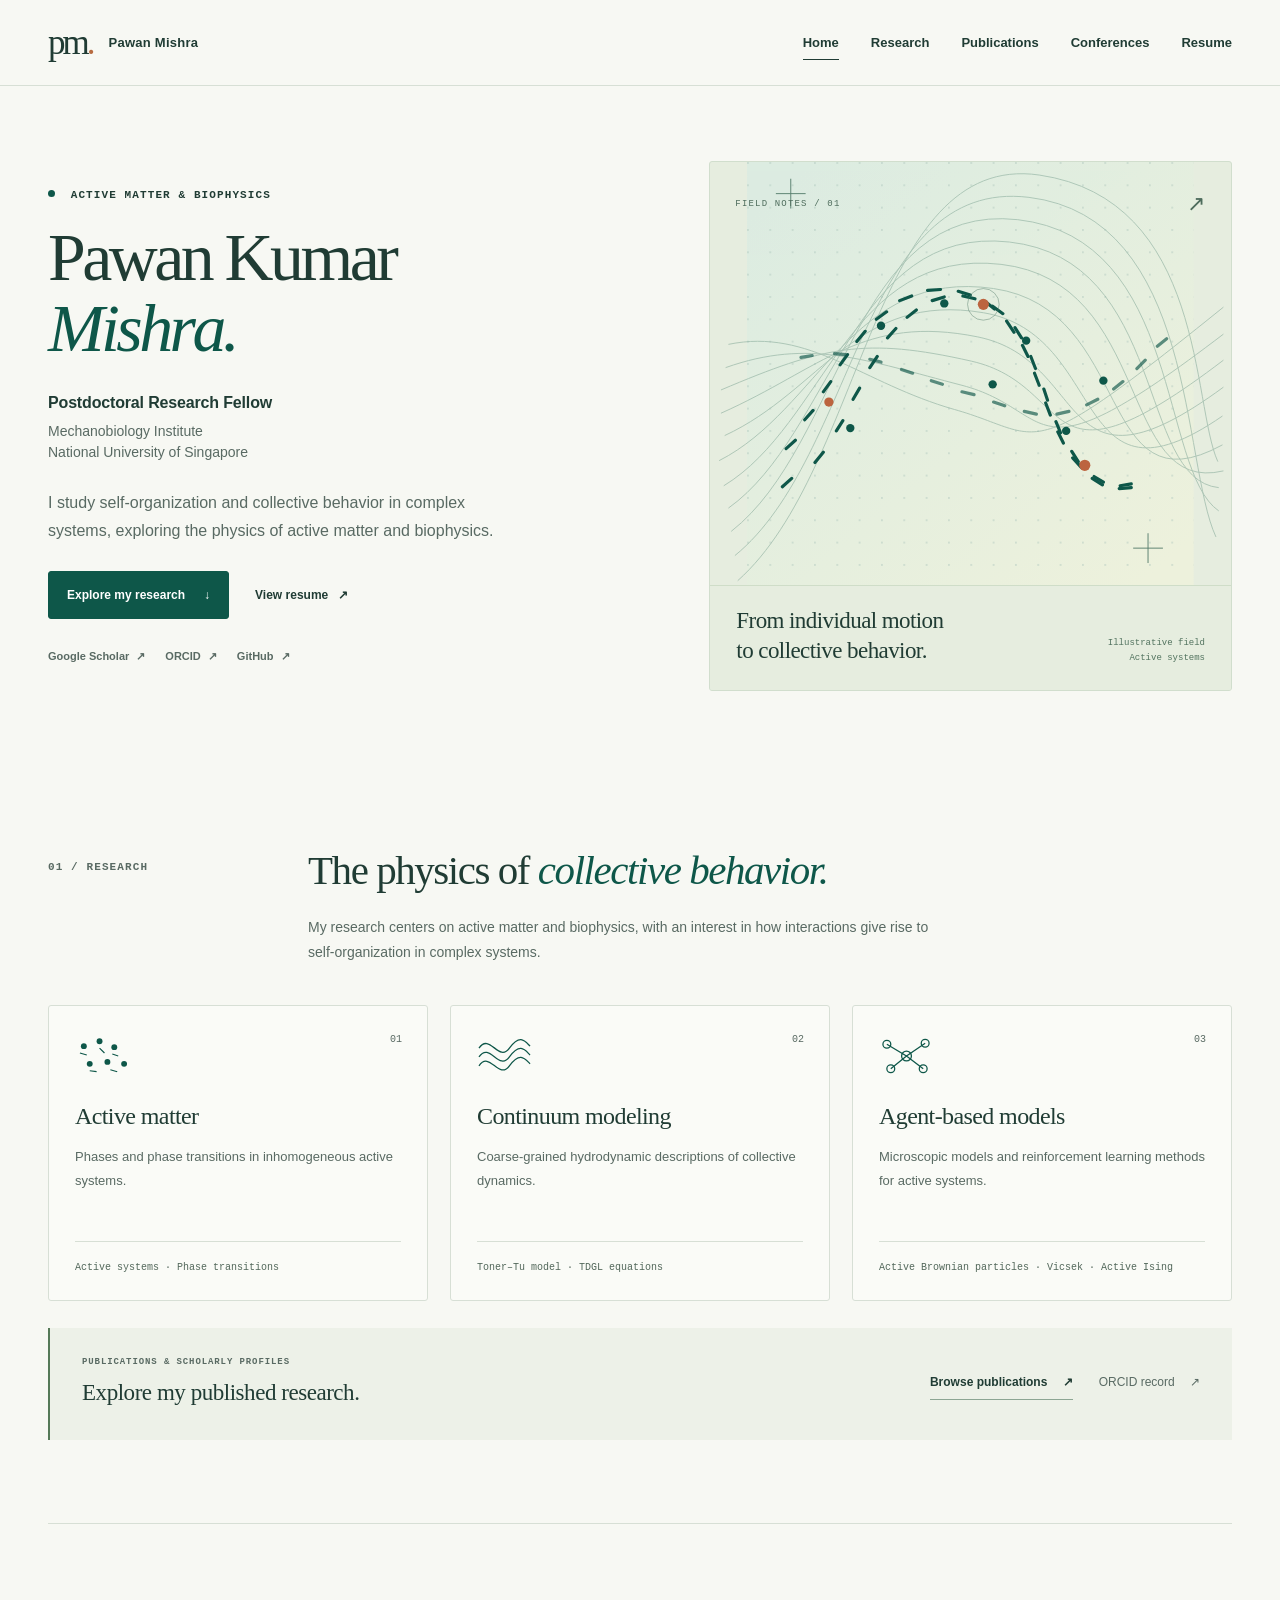
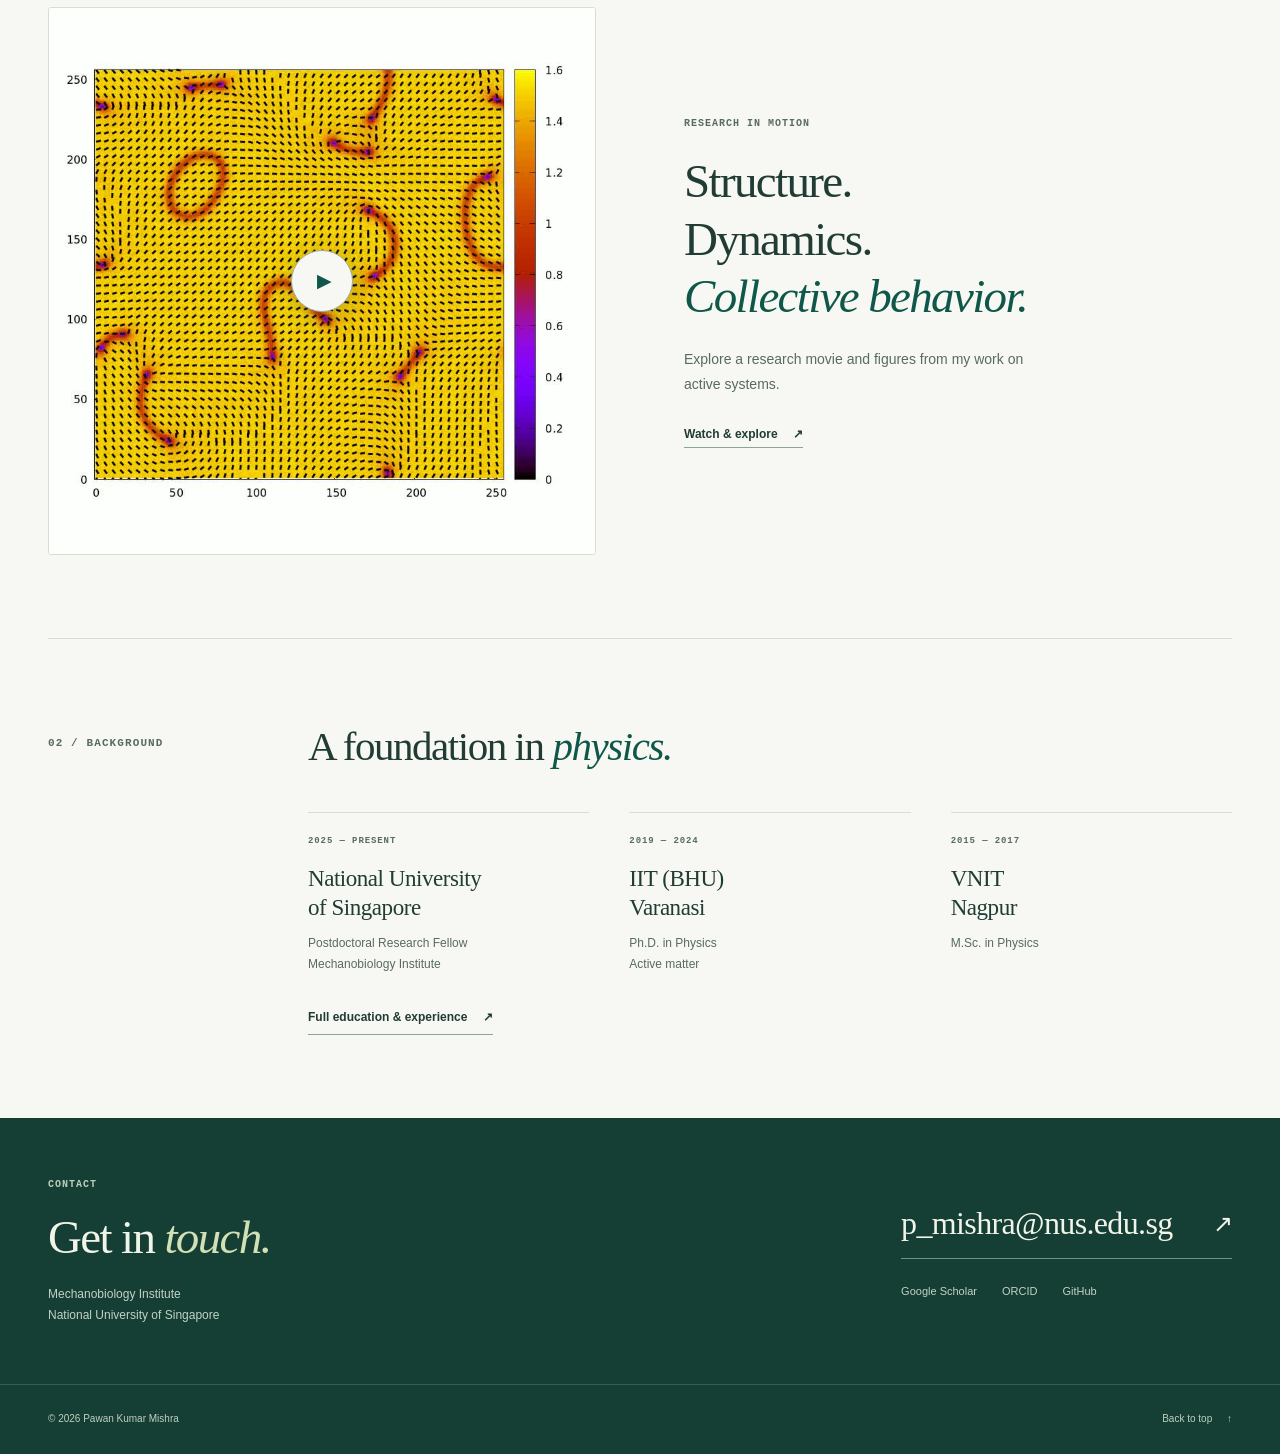
==== index.html @ 6a4dbdf1 "Build professional research portfolio with publications, resume, and research media" ====
<!DOCTYPE html>
<html lang="en">
<head>
  <meta charset="utf-8">
  <meta name="viewport" content="width=device-width, initial-scale=1">
  <meta name="description" content="Pawan Kumar Mishra, Postdoctoral Research Fellow at MBI, National University of Singapore. Research, publications, conferences, and resume.">
  <meta name="theme-color" content="#f7f8f3">
  <meta property="og:type" content="website">
  <meta property="og:title" content="Active Matter &amp; Biophysics | Pawan Kumar Mishra">
  <meta property="og:description" content="Pawan Kumar Mishra, Postdoctoral Research Fellow at MBI, National University of Singapore. Research, publications, conferences, and resume.">
  <meta property="og:url" content="https://pawanresearch.github.io/pawan-portfolio/">
  <title>Active Matter & Biophysics | Pawan Kumar Mishra</title>
  <link rel="canonical" href="https://pawanresearch.github.io/pawan-portfolio/">
  <link rel="icon" href="favicon.svg" type="image/svg+xml">
  <link rel="stylesheet" href="styles.css">
  <script src="script.js" defer></script>
</head>
<body class="" id="top"><a class="skip-link" href="#main">Skip to content</a><header class="site-header"><div class="container header-inner"><a class="wordmark" href="index.html" aria-label="Pawan Kumar Mishra, home"><span class="monogram" aria-hidden="true">pm<span>.</span></span><span class="wordmark-name">Pawan Mishra</span></a><nav aria-label="Main navigation"><a href="index.html" aria-current="page">Home</a><a href="research.html">Research</a><a href="publications.html">Publications</a><a href="conferences.html">Conferences</a><a href="resume.html">Resume</a></nav></div></header><main id="main"><section class="hero container" id="home-intro" aria-labelledby="page-title">
      <div class="hero-copy">
        <p class="eyebrow"><span class="small-dot" aria-hidden="true"></span> Active matter &amp; biophysics</p>
        <h1 id="page-title">Pawan Kumar<br> <em>Mishra.</em></h1>
        <p class="hero-role">Postdoctoral Research Fellow</p>
        <p class="hero-institution">Mechanobiology Institute<br> National University of Singapore</p>
        <p class="hero-intro">I study self-organization and collective behavior in complex systems, exploring the physics of active matter and biophysics.</p>
        <div class="hero-actions">
          <a class="button button-primary" href="research.html">Explore my research <span aria-hidden="true">↓</span></a>
          <a class="button button-quiet" href="resume.html">View resume <span aria-hidden="true">↗</span></a>
        </div>
        <div class="profile-links" aria-label="Research profiles">
          <a href="https://scholar.google.com/citations?user=xkBQyVsAAAAJ&amp;hl=en">Google Scholar <span aria-hidden="true">↗</span></a>
          <a href="https://orcid.org/0000-0001-9460-7599">ORCID <span aria-hidden="true">↗</span></a>
          <a href="https://github.com/pawanresearch">GitHub <span aria-hidden="true">↗</span></a>
        </div>
      </div>
      <figure class="research-art" aria-label="Decorative illustration of a collective particle field">
        <div class="art-topline" aria-hidden="true"><span>FIELD NOTES / 01</span><span>↗</span></div>
        <svg class="particle-field" viewBox="0 0 480 460" fill="none" aria-hidden="true">
          <defs>
            <pattern id="dot-grid" x="0" y="0" width="24" height="24" patternUnits="userSpaceOnUse"><circle cx="1" cy="1" r="1" fill="#adc6bc" opacity=".6"/></pattern>
            <linearGradient id="field-shade" x1="70" y1="0" x2="440" y2="440" gradientUnits="userSpaceOnUse"><stop stop-color="#dcece1"/><stop offset="1" stop-color="#edf1dc"/></linearGradient>
          </defs>
          <rect width="480" height="460" fill="url(#field-shade)"/>
          <rect width="480" height="460" fill="url(#dot-grid)"/>
          <g stroke="#93b3a3" stroke-width="1" opacity=".7">
            <path d="M-25 348C85 281 109 91 273 110s125 249 239 222"/>
            <path d="M-20 372C92 292 112 67 282 86s137 255 225 264"/>
            <path d="M-17 397C103 303 114 42 291 62s152 269 216 313"/>
            <path d="M-13 423C118 316 123 16 303 38s164 285 201 365"/>
            <path d="M-10 450C127 328 135-12 314 14s164 247 192 308"/>
            <path d="M-30 321C78 266 113 114 265 136s109 243 246 168"/>
            <path d="M-24 294C80 246 118 139 254 162s93 224 257 111"/>
            <path d="M-28 270C80 222 125 163 248 188s83 187 264 54"/>
            <path d="M-28 245C83 198 126 188 241 214s69 153 271-1"/>
            <path d="M-23 221C67 189 127 213 231 240s65 110 281-55"/>
            <path d="M-20 196C67 178 124 238 223 266s71 66 289-110"/>
          </g>
          <g stroke="#0e5749" stroke-linecap="round" stroke-width="3.4">
            <path d="m42 308 10-9m10-22 9-10m11-20 8-11m10-18 8-11m10-14 9-11m12-13 11-8m14-12 13-5m17-6 14-1m19 2 13 4m16 7 10 8m13 13 8 12m9 14 6 12m7 18 5 13m7 19 5 13m8 18 6 12m10 16 9 10m12 12 11 7m18 4 13-1"/>
            <path d="m38 349 10-9m25-17 9-11m14-23 7-11m11-23 7-12m11-22 8-12m11-20 9-10m12-12 10-8m17-10 13-4m20-1 13 3m19 8 11 8m13 15 7 11m10 20 5 13m9 22 4 12m9 23 5 12m12 20 7 11m17 16 10 6m18 4 12-2"/>
            <path d="m58 210 12-2m24-2 12 1m26 5 12 3m22 8 12 4m20 8 12 4m21 8 13 3m21 8 12 4m21 6 13 3m22 0 13-3m19-7 12-6m17-11 10-8m15-14 9-9m13-15 10-8" opacity=".65"/>
          </g>
          <g fill="#0e5749"><circle cx="144" cy="176" r="4.5"/><circle cx="212" cy="152" r="4.5"/><circle cx="300" cy="192" r="4.5"/><circle cx="343" cy="289" r="4.5"/><circle cx="111" cy="286" r="4.5"/><circle cx="264" cy="239" r="4.5"/><circle cx="383" cy="235" r="4.5"/></g>
          <g fill="#bc643f"><circle cx="254" cy="153" r="6"/><circle cx="88" cy="258" r="5"/><circle cx="363" cy="326" r="6"/></g>
          <g stroke="#587e6d" stroke-width="1"><path d="M31 34h32M47 18v32M415 415h32M431 399v32"/><circle cx="254" cy="153" r="17" opacity=".5"/></g>
        </svg>
        <figcaption><span>From individual motion<br> to collective behavior.</span><span class="art-caption-note">Illustrative field<br> Active systems</span></figcaption>
      </figure>
    </section><section class="section container" id="research" aria-labelledby="research-heading">
      <div class="section-heading"><p class="eyebrow section-index">01 / Research</p><div><h2 id="research-heading">The physics of <em>collective behavior.</em></h2><p class="section-intro">My research centers on active matter and biophysics, with an interest in how interactions give rise to self-organization in complex systems.</p></div></div>
      <div class="research-grid">
        <article class="research-card"><span class="card-number" aria-hidden="true">01</span><svg class="topic-icon" viewBox="0 0 56 40" aria-hidden="true"><g fill="currentColor"><circle cx="9" cy="11" r="3"/><circle cx="25" cy="6" r="3"/><circle cx="40" cy="12" r="3"/><circle cx="15" cy="29" r="3"/><circle cx="33" cy="27" r="3"/><circle cx="50" cy="29" r="3"/></g><g stroke="currentColor" stroke-width="1.2"><path d="m5 18 7 2m13-7 5 5m8 1 6 2m-29 15 7 1m14-2 7 2"/></g></svg><h3>Active matter</h3><p>Phases and phase transitions in inhomogeneous active systems.</p><div class="card-topics">Active systems · Phase transitions</div></article>
        <article class="research-card"><span class="card-number" aria-hidden="true">02</span><svg class="topic-icon" viewBox="0 0 56 40" aria-hidden="true"><g stroke="currentColor" fill="none" stroke-width="1.3"><path d="M2 13C13-3 22 28 33 13S49 6 54 11M2 22C13 6 22 37 33 22s16-7 21-2M2 31C13 15 22 46 33 31s16-7 21-2"/></g></svg><h3>Continuum modeling</h3><p>Coarse-grained hydrodynamic descriptions of collective dynamics.</p><div class="card-topics">Toner–Tu model · TDGL equations</div></article>
        <article class="research-card"><span class="card-number" aria-hidden="true">03</span><svg class="topic-icon" viewBox="0 0 56 40" aria-hidden="true"><g stroke="currentColor" stroke-width="1.3" fill="none"><path d="m8 9 20 12L47 8M28 21 12 34m16-13 17 13"/><circle cx="8" cy="9" r="4"/><circle cx="28" cy="21" r="5"/><circle cx="47" cy="8" r="4"/><circle cx="12" cy="34" r="4"/><circle cx="45" cy="34" r="4"/></g></svg><h3>Agent-based models</h3><p>Microscopic models and reinforcement learning methods for active systems.</p><div class="card-topics">Active Brownian particles · Vicsek · Active Ising</div></article>
      </div>
      <div class="publications-callout"><div><p class="eyebrow">Publications &amp; scholarly profiles</p><p>Explore my published research.</p></div><div class="publication-links"><a class="text-link" href="publications.html">Browse publications <span aria-hidden="true">↗</span></a><a class="text-link secondary-link" href="https://orcid.org/0000-0001-9460-7599">ORCID record <span aria-hidden="true">↗</span></a></div></div>
    </section><section class="section container home-film"><a class="film-preview" href="research.html#research-movie" aria-label="Watch the research movie"><img src="assets/research-movie-poster.jpg" alt="Still from the research movie, showing an evolving field and local orientations" width="800" height="800" loading="lazy"><span class="play-marker" aria-hidden="true">▶</span></a><div><p class="eyebrow">Research in motion</p><h2>Structure.<br> Dynamics.<br> <em>Collective behavior.</em></h2><p>Explore a research movie and figures from my work on active systems.</p><a class="text-link" href="research.html#research-movie">Watch &amp; explore <span aria-hidden="true">↗</span></a></div></section><section class="section container home-journey"><div class="section-heading"><p class="eyebrow section-index">02 / Background</p><div><h2>A foundation in <em>physics.</em></h2></div></div><div class="journey-grid"><article><p class="eyebrow">2025 — Present</p><h3>National University<br> of Singapore</h3><p>Postdoctoral Research Fellow<br> Mechanobiology Institute</p></article><article><p class="eyebrow">2019 — 2024</p><h3>IIT (BHU)<br> Varanasi</h3><p>Ph.D. in Physics<br> Active matter</p></article><article><p class="eyebrow">2015 — 2017</p><h3>VNIT<br> Nagpur</h3><p>M.Sc. in Physics</p></article></div><a class="text-link journey-link" href="resume.html">Full education &amp; experience <span aria-hidden="true">↗</span></a></section><section class="contact-section" id="contact" aria-labelledby="contact-heading"><div class="container contact-inner"><div><p class="eyebrow">Contact</p><h2 id="contact-heading">Get in <em>touch.</em></h2><p>Mechanobiology Institute<br> National University of Singapore</p></div><div class="contact-details"><a class="email-link" href="mailto:p_mishra@nus.edu.sg">p_mishra@nus.edu.sg <span aria-hidden="true">↗</span></a><div class="contact-profiles"><a href="https://scholar.google.com/citations?user=xkBQyVsAAAAJ&amp;hl=en">Google Scholar</a><a href="https://orcid.org/0000-0001-9460-7599">ORCID</a><a href="https://github.com/pawanresearch">GitHub</a></div></div></div></section></main><footer class="site-footer"><div class="container footer-inner"><p>© <span id="copyright-year">2026</span> Pawan Kumar Mishra</p><a href="#top">Back to top <span aria-hidden="true">↑</span></a></div></footer></body></html>
---- styles.css ----
/* A lightweight, dependency-free academic portfolio. */
:root{--paper:#f7f8f3;--white:#fff;--ink:#203c34;--muted:#596a63;--accent:#0e5749;--accent-hover:#093f35;--line:#d7dfd5;--soft:#edf1e8;--serif:Georgia,'Times New Roman',serif;--sans:Arial,Helvetica,sans-serif;--mono:'Courier New',monospace}
*{box-sizing:border-box}html{scroll-behavior:smooth;scroll-padding-top:105px}body{margin:0;background:var(--paper);color:var(--ink);font-family:var(--sans);font-size:16px;line-height:1.65;-webkit-font-smoothing:antialiased}a{color:inherit;text-decoration-thickness:1px;text-underline-offset:4px}a:hover{color:var(--accent)}button{font:inherit}button,a{-webkit-tap-highlight-color:transparent}a:focus-visible,button:focus-visible,summary:focus-visible{outline:3px solid #a24a25;outline-offset:5px}::selection{background:#cfdfc7;color:#163b30}button[hidden]{display:none!important}.container{width:min(1184px,calc(100% - 96px));margin-inline:auto}.skip-link{position:fixed;top:12px;left:12px;z-index:20;background:var(--white);padding:10px 18px;transform:translateY(-160%)}.skip-link:focus{transform:translateY(0)}
.site-header{position:sticky;top:0;z-index:10;background:rgba(247,248,243,.96);border-bottom:1px solid var(--line)}.header-inner{min-height:85px;display:flex;align-items:center;justify-content:space-between;gap:24px}.wordmark{display:flex;align-items:center;gap:16px;text-decoration:none}.monogram{font-family:var(--serif);font-size:35px;letter-spacing:-3px;line-height:1}.monogram span{color:#b76b40}.wordmark-name{font-size:13px;font-weight:700;letter-spacing:.02em}nav{display:flex;gap:32px;align-items:center}nav a{position:relative;font-size:13px;font-weight:600;text-decoration:none;padding:16px 0}nav a::after{content:'';position:absolute;height:1px;bottom:9px;left:0;right:0;background:currentColor;transform:scaleX(0);transform-origin:left;transition:transform .2s}nav a:hover::after,nav a[aria-current=location]::after{transform:scaleX(1)}nav a:last-child{margin-left:9px}nav a span{margin-left:8px}.eyebrow{font-family:var(--mono);font-size:11px;font-weight:700;line-height:1.5;letter-spacing:.1em;text-transform:uppercase;margin:0}.small-dot{display:inline-block;width:7px;height:7px;border-radius:50%;background:var(--accent);margin-right:8px;vertical-align:1px}
.hero{padding-block:75px 72px;display:grid;grid-template-columns:1.12fr 1fr;align-items:center;gap:76px}.hero-copy .eyebrow{margin-bottom:20px}h1{font-family:var(--serif);font-size:clamp(48px,5.3vw,76px);line-height:1.04;font-weight:400;letter-spacing:-.052em;margin:0 0 26px}h1 em,h2 em{font-weight:400;color:var(--accent)}.hero-role{font-size:16px;font-weight:700;margin:0 0 4px;letter-spacing:-.01em}.hero-institution{font-size:14px;line-height:1.55;margin:0;color:var(--muted)}.hero-intro{font-size:16px;line-height:1.75;max-width:470px;margin:25px 0 26px;color:var(--muted)}.hero-actions{display:flex;align-items:center;gap:13px;flex-wrap:wrap}.button{display:inline-flex;min-height:48px;align-items:center;justify-content:center;gap:19px;border:1px solid transparent;padding:11px 18px;font-size:12px;font-weight:700;text-decoration:none;cursor:pointer;line-height:1.5;border-radius:3px}.button-primary{color:var(--white);background:var(--accent);border-color:var(--accent)}.button-primary:hover{color:var(--white);background:var(--accent-hover)}.button-quiet{background:transparent;color:var(--ink);gap:10px;padding-inline:12px}.button-quiet:hover{background:#e8eee2}.profile-links{display:flex;gap:20px;flex-wrap:wrap;margin-top:28px}.profile-links a{font-size:11px;font-weight:600;text-decoration:none;color:var(--muted)}.profile-links a:hover{text-decoration:underline;color:var(--accent)}.profile-links span{margin-left:4px}.research-art{position:relative;align-self:stretch;min-height:530px;margin:0;background:#e6eddf;border:1px solid #d1decd;display:flex;flex-direction:column;overflow:hidden;border-radius:3px}.art-topline{position:absolute;inset:24px 25px auto;display:flex;align-items:center;justify-content:space-between;font-family:var(--mono);font-size:9px;letter-spacing:.13em;color:#4e6c5c;z-index:1}.art-topline>span:last-child{font-family:var(--sans);font-size:22px}.particle-field{width:100%;height:auto;flex:1;object-fit:cover}.research-art figcaption{display:flex;align-items:end;justify-content:space-between;padding:20px 26px 25px;gap:16px;border-top:1px solid #cfddc8}.research-art figcaption>span:first-child{font-family:var(--serif);font-size:23px;line-height:1.28;letter-spacing:-.025em}.art-caption-note{font-family:var(--mono);font-size:9px;line-height:1.6;text-align:right;color:#52735f}.affiliation-strip{border-block:1px solid var(--line);background:#f0f3eb}.affiliation-inner{min-height:79px;display:flex;align-items:center;gap:34px}.affiliation-inner>p:nth-child(2){font-size:12px;flex:1;margin:0}.affiliation-inner strong{font-weight:600}.affiliation-divider{padding-inline:13px;color:#9aaa9e}.affiliation-place{font-family:var(--mono);font-size:10px;color:var(--muted)}
.section{padding-block:83px}.section-heading{display:grid;grid-template-columns:230px 1fr;gap:30px;margin-bottom:40px}.section-index{padding-top:13px;color:var(--muted)}h2{font-family:var(--serif);font-size:clamp(32px,3.2vw,43px);font-weight:400;line-height:1.22;letter-spacing:-.035em;margin:0}h2 em{white-space:normal}.section-intro{max-width:650px;margin:19px 0 0;font-size:14px;color:var(--muted);line-height:1.8}.research-grid{display:grid;grid-template-columns:repeat(3,1fr);gap:22px}.research-card{padding:29px 26px 23px;position:relative;border:1px solid var(--line);background:#fafbf7;border-radius:3px}.card-number{position:absolute;right:25px;top:26px;font-family:var(--mono);font-size:10px;color:var(--muted)}.topic-icon{display:block;width:55px;height:40px;color:var(--accent);margin-bottom:27px}.research-card h3{font-family:var(--serif);font-size:24px;font-weight:400;letter-spacing:-.025em;line-height:1.2;margin:0 0 14px}.research-card p{font-size:13px;color:var(--muted);line-height:1.8;margin:0;min-height:71px}.card-topics{border-top:1px solid var(--line);font-family:var(--mono);font-size:10px;line-height:1.65;margin-top:25px;padding-top:18px;color:#52675a}.publications-callout{display:flex;align-items:center;justify-content:space-between;gap:24px;background:var(--soft);padding:28px 32px;margin-top:27px;border-left:2px solid #557957}.publications-callout .eyebrow{font-size:9px;color:var(--muted)}.publications-callout p:last-child{font-family:var(--serif);font-size:23px;letter-spacing:-.02em;margin:5px 0 0}.publication-links{display:flex;align-items:center;gap:26px}.text-link{font-size:12px;font-weight:700;text-decoration:none;border-bottom:1px solid #8da694;padding-block:6px}.text-link span{margin-left:12px}.secondary-link{color:var(--muted);font-weight:400;border-bottom-color:transparent}.secondary-link:hover{border-bottom-color:currentColor}
.background-section{background:#fff;border-block:1px solid var(--line)}.timeline{margin-top:7px}.timeline-entry{display:grid;grid-template-columns:230px 1fr;gap:30px;padding-block:31px;border-top:1px solid var(--line)}.timeline-entry:first-child{padding-top:25px}.timeline-meta{padding-top:3px;font-size:12px;color:var(--muted)}.timeline-meta p{margin:0 0 7px;font-family:var(--mono);font-size:11px;letter-spacing:-.02em;color:var(--ink)}.timeline-meta>span{font-size:11px}.timeline-meta .role-tag{display:inline-block;padding:3px 9px;margin-top:4px;background:#e9f0e4;color:#386747;border:1px solid #d8e5d0;font-size:10px}.timeline-content h3{font-family:var(--serif);font-size:27px;letter-spacing:-.025em;font-weight:400;line-height:1.3;margin:0 0 5px}.organization{font-size:13px;margin:0;color:var(--muted)}.organization a{text-decoration:none}.organization a:hover{text-decoration:underline}.timeline-detail{font-size:12px;line-height:1.8;margin:14px 0 0;color:var(--muted)}.timeline-detail a{text-decoration-color:#a6b7ac}.timeline-detail a:hover{text-decoration-color:currentColor}.detail-divider{padding-inline:8px;color:#a6b7ac}.thesis{font-size:13px;line-height:1.7;max-width:670px;margin:19px 0 0;padding-left:15px;border-left:2px solid #d3dfce;color:#3b5246}.detail-label{display:block;font-family:var(--mono);text-transform:uppercase;letter-spacing:.06em;font-size:9px;color:var(--muted);margin-bottom:3px}.earlier-education{border-top:1px solid var(--line);border-bottom:1px solid var(--line);margin-left:260px}.earlier-education summary{display:flex;align-items:center;justify-content:space-between;cursor:pointer;padding-block:16px;list-style:none;font-size:12px;font-weight:600}.earlier-education summary::-webkit-details-marker{display:none}.earlier-education summary span{font-size:21px;line-height:1;font-weight:400;transition:transform .2s}.earlier-education[open] summary span{transform:rotate(45deg)}.earlier-grid{display:grid;grid-template-columns:1fr 1fr;gap:30px;padding:12px 0 23px}.earlier-grid .eyebrow{font-size:9px;color:var(--muted);margin:0 0 10px}.earlier-grid h3{font-size:14px;line-height:1.45;margin:0 0 10px}.earlier-grid p{font-size:12px;margin:8px 0;color:var(--muted);line-height:1.65}.earlier-grid .education-score{color:var(--ink)}
.skills-grid{margin-left:260px;display:grid;grid-template-columns:1fr 1.24fr .8fr;gap:32px}.skill-group h3{margin:0 0 20px;font-size:12px;font-weight:700}.skill-tags{display:flex;flex-wrap:wrap;gap:8px;list-style:none;padding:0;margin:0}.skill-tags li{border:1px solid #d5ded0;background:#f0f3e9;padding:5px 11px;font-family:var(--mono);font-size:11px;line-height:1.6;border-radius:2px}.plain-list{list-style:none;padding:0;margin:0;font-size:12px;color:var(--muted);line-height:1.8}.plain-list li+li{margin-top:7px}.contact-section{background:#153e34;color:#f1f4e9;padding-block:59px}.contact-inner{display:flex;justify-content:space-between;align-items:center;gap:30px}.contact-section .eyebrow{font-size:10px;color:#bbd0bc;margin-bottom:17px}.contact-section h2{font-size:47px}.contact-section h2 em{color:#d2e0b5}.contact-section p:last-child{font-size:12px;line-height:1.7;margin:18px 0 0;color:#c2d3c5}.email-link{font-family:var(--serif);font-size:clamp(21px,2.5vw,33px);letter-spacing:-.02em;line-height:1.4;text-decoration:none;border-bottom:1px solid #728f7f;padding-bottom:12px;display:flex;gap:40px;align-items:center}.email-link:hover{color:#e2eccb}.email-link span{font-family:var(--sans);font-size:24px}.contact-profiles{display:flex;justify-content:flex-start;gap:25px;margin-top:23px;font-size:11px;color:#c2d3c5}.contact-profiles a{text-decoration:none}.contact-profiles a:hover{color:white;text-decoration:underline}.site-footer{background:#153e34;color:#bdd0c0;border-top:1px solid #3a5b4c}.footer-inner{display:flex;justify-content:space-between;align-items:center;min-height:69px;gap:24px;font-size:10px}.footer-inner p{margin:0}.footer-inner a{text-decoration:none}.footer-inner a:hover{color:#fff}.footer-inner a span{margin-left:12px}
@media(min-width:1450px){.hero{padding-block:87px}.research-art{min-height:555px}}
@media(max-width:1100px){.container{width:calc(100% - 64px)}.hero{gap:45px;padding-block:58px}.research-art{min-height:500px}.research-art figcaption{padding-inline:20px}.research-art figcaption>span:first-child{font-size:21px}.section-heading,.timeline-entry{grid-template-columns:180px 1fr;gap:26px}.earlier-education,.skills-grid{margin-left:206px}.research-card{padding-inline:21px}.publication-links{gap:20px}.skills-grid{grid-template-columns:1fr 1fr;row-gap:26px}.skill-group:last-child{grid-column:1/-1}.skill-group:last-child .plain-list{display:flex;gap:20px;flex-wrap:wrap}.skill-group:last-child .plain-list li+li{margin:0}.affiliation-inner{gap:22px}.affiliation-divider{padding-inline:7px}}
@media(max-width:800px){.container{width:calc(100% - 48px)}.header-inner{min-height:76px}.wordmark-name{display:none}nav{gap:24px}nav a{font-size:12px}nav a:last-child{margin-left:0}.hero{grid-template-columns:1fr .8fr;gap:25px;padding-block:45px}h1{font-size:54px}.hero-copy .eyebrow{font-size:9px}.hero-role{font-size:14px}.hero-institution{font-size:12px}.hero-intro{font-size:14px;margin-block:22px}.research-art{min-height:440px}.research-art figcaption{padding:17px}.research-art figcaption>span:first-child{font-size:20px}.art-caption-note{display:none}.art-topline{inset:19px 18px auto;font-size:8px}.profile-links{gap:13px;margin-top:23px}.profile-links a{font-size:10px}.hero-actions{gap:2px}.button{font-size:11px;padding-inline:14px;gap:14px}.button-quiet{padding-inline:10px}.affiliation-inner{flex-wrap:wrap;gap:3px 20px;min-height:88px;padding-block:17px}.affiliation-inner>.eyebrow{font-size:9px}.affiliation-inner>p:nth-child(2){font-size:11px}.affiliation-place{display:none}.section{padding-block:58px}.section-heading{grid-template-columns:1fr;gap:16px;margin-bottom:31px}.section-index{padding-top:0;font-size:10px}h2{font-size:35px}.section-intro{font-size:13px;margin-top:16px}.research-grid{gap:14px}.research-card{padding:25px 18px 20px}.research-card h3{font-size:23px;min-height:56px}.research-card p{font-size:12px;min-height:87px}.topic-icon{margin-bottom:22px}.card-topics{font-size:9px;margin-top:20px;padding-top:15px;min-height:46px}.publications-callout{padding:24px;gap:20px}.publications-callout p:last-child{font-size:21px}.publication-links{align-items:flex-start;flex-direction:column;gap:4px}.text-link{font-size:11px}.timeline-entry{grid-template-columns:165px 1fr;gap:22px;padding-block:26px}.timeline-content h3{font-size:25px}.earlier-education{margin-left:187px}.skills-grid{margin-left:0;grid-template-columns:1fr 1.2fr .8fr;gap:25px}.skill-group:last-child{grid-column:auto}.skill-group:last-child .plain-list{display:block}.skill-group:last-child .plain-list li+li{margin-top:7px}.contact-section{padding-block:47px}.contact-section h2{font-size:40px}.email-link{font-size:25px;gap:20px}.contact-profiles{gap:20px}}
@media(max-width:600px){html{scroll-padding-top:112px}.container{width:calc(100% - 40px)}.header-inner{min-height:93px;gap:0;flex-wrap:wrap;padding-block:13px 5px}.wordmark{gap:13px}.monogram{font-size:30px}.wordmark-name{display:block;font-size:12px}nav{width:100%;gap:0;justify-content:space-between;margin-top:3px}nav a{font-size:11px;padding:8px 0;min-height:34px}nav a::after{bottom:5px}nav a span{margin-left:5px}.hero{grid-template-columns:1fr;padding-block:38px 35px;gap:32px}.hero-copy .eyebrow{font-size:9px;margin-bottom:17px}h1{font-size:clamp(46px,12.5vw,67px);letter-spacing:-.047em;margin-bottom:21px}.hero-role{font-size:15px}.hero-institution{font-size:13px;line-height:1.6}.hero-intro{font-size:14px;line-height:1.8;max-width:420px;margin-block:21px 23px}.hero-actions{gap:10px}.button{font-size:11px;padding-inline:16px;min-height:47px;gap:16px}.button-quiet{padding-inline:9px;gap:9px}.profile-links{gap:22px;margin-top:23px}.profile-links a{font-size:10px}.research-art{min-height:0;height:350px}.particle-field{position:absolute;inset:0;width:100%;height:calc(100% - 80px);object-fit:cover}.research-art figcaption{margin-top:auto;z-index:1;background:#e6eddf;min-height:81px;padding:15px 19px;align-items:center}.research-art figcaption>span:first-child{font-size:21px}.art-caption-note{display:block;font-size:8px}.art-topline{inset:17px 18px auto}.affiliation-inner{min-height:94px;display:block;padding-block:18px}.affiliation-inner>.eyebrow{margin-bottom:7px}.affiliation-inner>p:nth-child(2){font-size:11px;line-height:1.6}.affiliation-divider{padding-inline:5px}.section{padding-block:46px}.section-heading{gap:13px;margin-bottom:27px}.section-index{font-size:9px}h2{font-size:33px;line-height:1.23;max-width:360px}.section-intro{margin-top:17px;font-size:13px;line-height:1.8}.research-grid{grid-template-columns:1fr;gap:14px}.research-card{padding:23px 22px 20px}.research-card h3{font-size:25px;min-height:0;margin-bottom:10px}.topic-icon{margin-bottom:20px;width:48px;height:36px}.research-card p{font-size:13px;min-height:0;max-width:320px}.card-number{top:22px;right:22px}.card-topics{font-size:10px;min-height:0;margin-top:19px;padding-top:16px}.publications-callout{display:block;padding:23px 22px;margin-top:21px}.publications-callout .eyebrow{font-size:8px}.publications-callout p:last-child{font-size:23px;margin-top:7px}.publication-links{margin-top:16px;flex-direction:row;gap:20px;flex-wrap:wrap}.text-link{font-size:10px}.text-link span{margin-left:5px}.timeline-entry{grid-template-columns:1fr;gap:13px;padding-block:25px}.timeline-entry:first-child{padding-top:22px}.timeline-meta{display:flex;align-items:center;justify-content:space-between;gap:12px;flex-wrap:wrap;padding:0}.timeline-meta p{font-size:10px;margin:0}.timeline-meta>span{font-size:10px}.timeline-meta .role-tag{margin:0;font-size:9px;padding:2px 7px}.timeline-content h3{font-size:24px}.organization{font-size:12px;line-height:1.75}.timeline-detail{font-size:11px;margin-top:13px}.thesis{font-size:12px;margin-top:15px;padding-left:13px}.detail-label{font-size:8px}.detail-divider{padding-inline:4px}.earlier-education{margin-left:0}.earlier-grid{grid-template-columns:1fr;gap:18px;padding-top:8px}.earlier-grid article+article{border-top:1px solid var(--line);padding-top:22px}.skills-grid{grid-template-columns:1fr;gap:27px}.skill-group h3{font-size:12px;margin-bottom:13px}.skill-tags{gap:9px}.skill-tags li{font-size:11px;padding:6px 12px}.plain-list{font-size:12px}.plain-list li+li{margin-top:5px}.contact-section{padding-block:39px}.contact-inner{display:block}.contact-section .eyebrow{font-size:9px;margin-bottom:14px}.contact-section h2{font-size:40px}.contact-section p:last-child{font-size:11px;margin-top:17px}.contact-details{margin-top:29px}.email-link{font-size:clamp(21px,6.3vw,29px);justify-content:space-between;gap:12px;padding-bottom:13px}.contact-profiles{margin-top:19px;gap:24px;font-size:10px}.footer-inner{font-size:9px;min-height:65px;gap:15px}.footer-inner a span{margin-left:4px}}
@media(prefers-reduced-motion:reduce){html{scroll-behavior:auto}*,*::before,*::after{transition:none!important;animation:none!important}}
@media print{@page{size:A4;margin:15mm}html{scroll-padding-top:0}body{background:white;color:#172b24;font-size:10pt;line-height:1.45}.container{width:100%;max-width:none}.site-header,.skip-link,.research-art,.hero-actions,.affiliation-strip,.section-index,.contact-profiles,.footer-inner>a,.topic-icon,.card-number{display:none!important}.hero{display:block;padding:0 0 6mm}.hero-copy .eyebrow{font-size:8pt;margin-bottom:2mm}h1{font-size:34pt;line-height:1.05;letter-spacing:-.035em;margin:0 0 3mm}h1 br{display:none}h1 em::before{content:' '}h1 em{font-style:normal}.hero-role{font-size:11pt}.hero-institution{font-size:9pt;line-height:1.4}.hero-institution br{display:none}.hero-institution br::after{content:', '}.hero-intro{font-size:9pt;max-width:none;margin:3mm 0}.profile-links{margin:3mm 0 0;gap:5mm}.profile-links a{font-size:8pt}.section{padding:5mm 0}.section-heading{display:block;margin-bottom:4mm}h2{font-size:20pt;max-width:none}h2 em{font-style:normal}.section-intro{font-size:9pt;line-height:1.5;margin-top:2mm;max-width:none}.research-grid{grid-template-columns:repeat(3,1fr);gap:4mm}.research-card{background:white;padding:3mm;border:1px solid #bac8bc;break-inside:avoid}.research-card h3{font-size:12pt;min-height:0;margin:0 0 2mm}.research-card p{font-size:8pt;line-height:1.45;min-height:0}.card-topics{font-size:7pt;min-height:0;line-height:1.5;padding-top:2mm;margin-top:2mm}.publications-callout{margin-top:3mm;padding:3mm 4mm;display:flex;background:white}.publications-callout .eyebrow{font-size:7pt}.publications-callout p:last-child{font-size:11pt}.publication-links{flex-direction:row;gap:5mm;margin:0}.text-link{font-size:8pt}.background-section{background:white;border:0}.timeline-entry{grid-template-columns:39mm 1fr;gap:5mm;padding:4mm 0;break-inside:avoid}.timeline-entry:first-child{padding-top:3mm}.timeline-meta{display:block;padding:0}.timeline-meta p{font-size:8pt;margin:0 0 1mm}.timeline-meta>span,.timeline-meta .role-tag{font-size:7pt}.timeline-content h3{font-size:13pt}.organization,.thesis{font-size:8.5pt;line-height:1.5}.timeline-detail{font-size:8pt;line-height:1.5;margin-top:2mm}.thesis{margin-top:2mm;padding-left:3mm}.detail-label{font-size:7pt}.earlier-education{margin-left:44mm;break-inside:avoid}.earlier-education summary{font-size:9pt;padding:2mm 0}.earlier-education summary span{display:none}.earlier-grid{display:grid!important;grid-template-columns:1fr 1fr;gap:4mm;padding:2mm 0}.earlier-grid h3{font-size:8pt;margin:0 0 1mm}.earlier-grid .eyebrow{font-size:7pt;margin-bottom:1mm}.earlier-grid p{font-size:7pt;margin:1mm 0;line-height:1.45}.earlier-grid article+article{border:0;padding:0}.skills-grid{margin-left:0;grid-template-columns:1fr 1.2fr 1fr;gap:5mm}.skill-group h3{font-size:9pt;margin-bottom:2mm}.skill-group:last-child{grid-column:auto}.skill-group:last-child .plain-list{display:block}.skill-tags{gap:1mm}.skill-tags li{font-size:8pt;padding:1mm 2mm;background:white}.plain-list{font-size:8pt;line-height:1.5}.plain-list li+li,.skill-group:last-child .plain-list li+li{margin-top:1mm}.contact-section{color:#172b24;background:white;padding:5mm 0 2mm;border-top:1px solid #bac8bc;break-inside:avoid}.contact-inner{display:flex;gap:5mm;align-items:center}.contact-section .eyebrow{display:none}.contact-section h2{font-size:18pt}.contact-section h2 em{color:inherit}.contact-section p:last-child{font-size:8pt;color:inherit;margin-top:2mm}.contact-details{margin:0}.email-link{font-size:13pt;padding:0;border:0;gap:3mm}.email-link span{font-size:12pt}.site-footer{background:white;color:#596a63;border:0}.footer-inner{min-height:0;padding-top:2mm;font-size:7pt}a{color:inherit;text-decoration:none}h2,h3{break-after:avoid}.section-heading{break-after:avoid}}
/* Multi-page portfolio */
nav a[aria-current=page]::after{transform:scaleX(1)}nav a:last-child{margin-left:0}.hero #top{scroll-margin-top:100px}.page-hero{display:flex;justify-content:space-between;align-items:flex-end;gap:40px;padding-block:65px 55px;border-bottom:1px solid var(--line)}.page-hero .eyebrow{margin-bottom:20px}.page-hero h1{font-size:clamp(46px,5vw,68px);line-height:1.12;margin-bottom:22px}.page-intro{font-size:15px;line-height:1.8;max-width:610px;color:var(--muted);margin:0}.page-hero-links{display:flex;align-items:flex-start;flex-direction:column;gap:17px;padding-bottom:6px;flex-shrink:0}.home-journey{border-top:1px solid var(--line)}.journey-grid{display:grid;grid-template-columns:repeat(3,1fr);gap:40px;margin-left:260px}.journey-grid article{border-top:1px solid var(--line);padding-top:22px}.journey-grid .eyebrow{font-size:9px;color:var(--muted)}.journey-grid h3{font-family:var(--serif);font-size:23px;font-weight:400;line-height:1.3;letter-spacing:-.02em;margin:15px 0 10px}.journey-grid p:last-child{font-size:12px;color:var(--muted);margin:0;line-height:1.7}.journey-link{display:inline-block;margin:28px 0 0 260px}.research-overview{padding-bottom:60px}.gallery-section{border-top:1px solid var(--line)}.gallery-grid{display:grid;grid-template-columns:repeat(2,1fr);gap:32px}.gallery-card{margin:0;border:1px solid var(--line);background:#fafbf7;border-radius:3px;overflow:hidden}.gallery-card:first-child{grid-column:1/-1;display:grid;grid-template-columns:1.25fr 1fr;align-items:center}.gallery-card img{display:block;width:100%;height:auto;aspect-ratio:720/440;object-fit:cover}.gallery-card figcaption{padding:27px 30px 30px}.gallery-card .eyebrow{font-size:9px;color:var(--muted)}.gallery-card h3{font-family:var(--serif);font-size:29px;line-height:1.3;letter-spacing:-.03em;font-weight:400;margin:12px 0}.gallery-card figcaption>p:not(.eyebrow){font-size:13px;color:var(--muted);line-height:1.8;max-width:400px;margin:0 0 20px}.illustration-label{font-family:var(--mono);font-size:9px;letter-spacing:.035em;color:#556a5a;border:1px solid #cad8c5;padding:4px 8px}.publication-section{padding-block:20px 80px}.publication-item{display:grid;grid-template-columns:195px 1fr;gap:65px;border-bottom:1px solid var(--line);padding-block:37px}.publication-meta{display:flex;flex-direction:column;gap:8px;padding-top:6px}.publication-year{font-family:var(--serif);font-size:33px;line-height:1.3}.paper-type{font-size:10px;text-transform:uppercase;letter-spacing:.07em;font-family:var(--mono);color:var(--muted)}.publication-content{position:relative;padding-right:40px}.publication-number{position:absolute;right:0;top:5px;font-family:var(--mono);font-size:10px;color:var(--muted)}.publication-content h2{font-family:var(--serif);font-size:27px;line-height:1.4;letter-spacing:-.02em;max-width:760px}.publication-authors{font-size:12px;line-height:1.8;color:var(--muted);margin:15px 0 5px}.publication-authors strong{color:var(--ink);font-weight:600}.publication-journal{font-size:12px;color:var(--ink);margin:0}.paper-links{display:flex;gap:22px;margin-top:16px}.paper-links .text-link{font-size:11px}.conference-section{padding-block:18px 80px}.conference-item{display:grid;grid-template-columns:230px 1fr;gap:30px;border-bottom:1px solid var(--line);padding-block:38px}.conference-date{display:flex;flex-direction:column;gap:7px;font-size:11px;color:var(--muted);padding-top:4px}.conference-date span:first-child{font-family:var(--mono);color:var(--ink)}.conference-item .eyebrow{font-size:9px;color:var(--muted);margin-bottom:12px}.conference-item h2{font-size:28px;line-height:1.4;max-width:740px}.conference-item p:not(.eyebrow){font-size:13px;line-height:1.8;color:var(--muted);max-width:670px;margin:15px 0}.conference-item .text-link{display:inline-block;font-size:11px}.resume-page .page-hero{padding-block:58px 43px}.resume-page .page-hero h1{font-size:60px}.resume-page .background-section{border-top:0}.resume-paper-list{margin:0 0 25px 260px;padding-left:19px;font-size:12px;line-height:1.8;color:var(--muted)}.resume-paper-list li{padding-left:8px;margin-bottom:15px;break-inside:avoid}.resume-paper-list a{color:var(--ink)}.resume-publications>.text-link{margin-left:260px}
@media(max-width:1100px){.journey-grid{margin-left:206px;gap:25px}.journey-link,.resume-publications>.text-link{margin-left:206px}.resume-paper-list{margin-left:206px}.publication-item{grid-template-columns:165px 1fr;gap:41px}.conference-item{grid-template-columns:180px 1fr;gap:26px}.gallery-card figcaption{padding:24px}}
@media(max-width:800px){nav{gap:22px}.page-hero{padding-block:48px 40px;gap:25px;flex-wrap:wrap}.page-hero h1{font-size:51px}.page-intro{font-size:14px}.page-hero-links{flex-direction:row;flex-wrap:wrap;gap:22px;align-items:center}.journey-grid{margin-left:0;gap:24px}.journey-link{margin-left:0}.gallery-card:first-child{display:block}.gallery-grid{gap:24px}.gallery-card h3{font-size:27px}.publication-item{grid-template-columns:115px 1fr;gap:30px}.publication-content h2{font-size:25px}.conference-item{grid-template-columns:165px 1fr;gap:22px}.resume-paper-list,.resume-publications>.text-link{margin-left:0}}
@media(max-width:600px){nav{gap:0}.header-inner{min-height:96px}nav a{font-size:10px;min-height:35px}.page-hero{padding-block:35px 31px;gap:24px}.page-hero .eyebrow{font-size:9px;margin-bottom:17px}.page-hero h1{font-size:clamp(38px,10.6vw,55px);line-height:1.15;margin-bottom:20px}.page-intro{font-size:13px;line-height:1.8}.page-hero-links{gap:20px;padding-bottom:0}.journey-grid{grid-template-columns:1fr;gap:25px}.journey-grid article{display:grid;grid-template-columns:120px 1fr;column-gap:18px;padding-top:20px}.journey-grid .eyebrow{padding-top:6px;font-size:8px}.journey-grid h3{font-size:22px;margin:0}.journey-grid p:last-child{grid-column:2;margin-top:10px;font-size:11px}.journey-link{margin-top:25px}.research-overview{padding-bottom:42px}.gallery-grid{grid-template-columns:1fr;gap:22px}.gallery-card:first-child{grid-column:auto}.gallery-card figcaption{padding:23px}.gallery-card .eyebrow{font-size:8px}.gallery-card h3{font-size:27px;margin-block:10px}.gallery-card figcaption>p:not(.eyebrow){font-size:12px;line-height:1.8;margin-bottom:19px}.illustration-label{font-size:8px}.publication-section{padding-block:7px 45px}.publication-item{grid-template-columns:1fr;gap:15px;padding-block:27px}.publication-meta{flex-direction:row;align-items:center;gap:17px;padding:0}.publication-year{font-size:24px}.paper-type{font-size:9px}.publication-content{padding-right:16px}.publication-number{font-size:8px;top:7px}.publication-content h2{font-size:24px;line-height:1.35;max-width:none}.publication-authors{font-size:11px;margin-top:13px}.publication-journal{font-size:11px}.paper-links{margin-top:13px;gap:20px}.paper-links .text-link{font-size:10px}.conference-section{padding-block:7px 45px}.conference-item{grid-template-columns:1fr;gap:20px;padding-block:27px}.conference-date{flex-direction:row;justify-content:space-between;font-size:10px;gap:15px;padding:0}.conference-item .eyebrow{font-size:8px;margin-bottom:10px}.conference-item h2{font-size:26px;line-height:1.35}.conference-item p:not(.eyebrow){font-size:12px;margin-block:13px}.conference-item .text-link{font-size:10px}.resume-page .page-hero{padding-block:35px 31px}.resume-page .page-hero h1{font-size:clamp(43px,12.5vw,59px)}.resume-paper-list{font-size:11px;padding-left:17px}.resume-paper-list li{padding-left:4px}.resume-publications>.text-link{font-size:11px}}
@media print{.page-hero{display:block;padding:0 0 5mm;border:0}.page-hero .eyebrow{font-size:8pt;margin-bottom:2mm}.page-hero h1,.resume-page .page-hero h1{font-size:31pt;margin:0 0 3mm}.page-intro{font-size:9pt;max-width:none;line-height:1.5}.page-hero-links{padding:0;display:block;margin-top:2mm}.page-hero-links .print-button{display:none!important}.page-hero-links .text-link{font-size:9pt;border:0}.resume-page .page-hero{padding:0 0 5mm}.resume-paper-list{font-size:8pt;margin:0;padding-left:4mm}.resume-paper-list li{margin-bottom:2mm;line-height:1.5;padding-left:1mm}.resume-publications>.text-link{display:none}.publication-item{grid-template-columns:20mm 1fr;gap:5mm;padding:4mm 0;break-inside:avoid}.publication-content{padding-right:0}.publication-content h2{font-size:13pt}.publication-year{font-size:16pt}.publication-meta{display:block}.paper-type{font-size:7pt}.publication-authors,.publication-journal{font-size:8pt}.paper-links,.publication-number{display:none}.publication-section,.conference-section{padding:0}.conference-item{grid-template-columns:32mm 1fr;gap:5mm;padding:4mm 0;break-inside:avoid}.conference-item h2{font-size:13pt}.conference-date{display:block;font-size:8pt}.conference-date span{display:block}.conference-item p:not(.eyebrow){font-size:8pt;margin:2mm 0}.conference-item .eyebrow{font-size:7pt;margin-bottom:2mm}.conference-item .text-link{font-size:7pt}.gallery-card{break-inside:avoid}.gallery-card figcaption{padding:3mm}.gallery-card h3{font-size:14pt}.gallery-card figcaption>p:not(.eyebrow){font-size:8pt}.gallery-grid{gap:5mm}}
/* Scientific media: preserve the complete frame, labels, and aspect ratio. */
.movie-section,.published-figures{border-top:1px solid var(--line)}.movie-layout{display:grid;grid-template-columns:1.15fr .85fr;gap:68px;align-items:center}.movie-player{margin:0;background:white;border:1px solid var(--line);border-radius:3px;overflow:hidden}.movie-player video{display:block;width:100%;height:auto;aspect-ratio:1;object-fit:contain;background:#fff}.movie-player figcaption{padding:12px 20px;border-top:1px solid var(--line);font-family:var(--mono);font-size:9px;color:var(--muted)}.movie-notes .eyebrow{font-size:9px;color:var(--muted);margin-bottom:20px}.movie-notes h3{font-family:var(--serif);font-size:40px;line-height:1.2;font-weight:400;letter-spacing:-.025em;margin:0 0 22px}.movie-notes p:not(.eyebrow){font-size:13px;line-height:1.9;color:var(--muted);margin:0 0 18px}.movie-notes .media-note{font-size:11px!important;border-left:2px solid var(--line);padding-left:14px}.movie-notes .text-link{display:inline-block;margin-top:6px}.paper-figure{margin:0;background:white;border:1px solid var(--line);border-radius:3px;overflow:hidden}.paper-figure+.paper-figure{margin-top:30px}.wide-figure>img{width:100%;height:auto;display:block;object-fit:contain;border-bottom:1px solid var(--line)}.paper-figure figcaption{padding:27px 30px}.wide-figure figcaption{display:flex;justify-content:space-between;gap:40px}.paper-figure .eyebrow{font-size:9px;color:var(--muted)}.paper-figure h3{font-family:var(--serif);font-size:28px;line-height:1.3;font-weight:400;letter-spacing:-.025em;margin:11px 0}.paper-figure figcaption p:not(.eyebrow){font-size:12px;line-height:1.8;color:var(--muted);max-width:580px;margin:0 0 16px}.paper-figure .text-link{display:inline-block;font-size:11px}.paper-figure .figure-credit{font-size:9px!important;line-height:1.8;margin:0!important;min-width:215px;align-self:end}.compact-figure{display:grid;grid-template-columns:1.04fr 1fr;align-items:center}.compact-image{padding:30px;display:flex;align-items:center;justify-content:center}.compact-image img{width:391px;max-width:100%;height:auto}.compact-figure .figure-credit{margin-top:18px!important}.home-film{border-top:1px solid var(--line);display:grid;grid-template-columns:1fr 1fr;align-items:center;gap:88px}.film-preview{position:relative;display:block;background:white;border:1px solid var(--line);border-radius:3px;overflow:hidden}.film-preview img{display:block;width:100%;height:auto;object-fit:contain}.play-marker{position:absolute;left:50%;top:50%;transform:translate(-50%,-50%);display:flex;align-items:center;justify-content:center;padding-left:4px;width:62px;height:62px;border-radius:50%;background:#f7f8f3;color:var(--accent);border:1px solid #9cad9b;box-shadow:0 4px 25px #183b3038;font-size:19px}.film-preview:hover .play-marker{background:var(--accent);color:white}.home-film .eyebrow{font-size:10px;color:var(--muted);margin-bottom:22px}.home-film h2{font-size:47px}.home-film p:not(.eyebrow){font-size:14px;line-height:1.8;max-width:350px;color:var(--muted);margin:22px 0}.event-link{margin-left:18px}
@media(max-width:1000px){.movie-layout{gap:35px}.home-film{gap:48px}.home-film h2{font-size:40px}.wide-figure figcaption{gap:25px}.movie-notes h3{font-size:34px}}
@media(max-width:800px){.movie-layout{gap:28px;grid-template-columns:1.2fr 1fr}.movie-notes h3{font-size:30px}.movie-notes p:not(.eyebrow){font-size:12px}.movie-notes .eyebrow{font-size:8px;margin-bottom:15px}.paper-figure figcaption{padding:23px}.wide-figure figcaption{display:block}.paper-figure .figure-credit{margin-top:18px!important}.compact-figure{grid-template-columns:1fr 1fr}.compact-image{padding:20px}.paper-figure h3{font-size:26px}.home-film{gap:35px}.home-film h2{font-size:35px}.home-film .eyebrow{font-size:9px}.home-film p:not(.eyebrow){font-size:12px}}
@media(max-width:600px){.movie-layout{grid-template-columns:1fr;gap:27px}.movie-notes h3{font-size:32px;margin-bottom:17px}.movie-notes h3 br{display:none}.movie-notes .eyebrow{margin-bottom:13px}.movie-player figcaption{font-size:8px;padding:11px 16px}.movie-notes p:not(.eyebrow){font-size:12px;margin-bottom:16px}.movie-notes .media-note{font-size:10px!important}.movie-notes .text-link{font-size:11px}.paper-figure figcaption{padding:21px}.paper-figure .eyebrow{font-size:8px}.paper-figure h3{font-size:26px}.paper-figure figcaption p:not(.eyebrow){font-size:11px}.paper-figure .figure-credit{font-size:8px!important;min-width:0}.compact-figure{grid-template-columns:1fr}.compact-image{padding:28px 21px 6px}.compact-image img{max-width:100%}.home-film{grid-template-columns:1fr;gap:28px}.home-film h2{font-size:37px}.home-film h2 br{display:none}.home-film h2 br::after{content:' '}.home-film .eyebrow{font-size:9px;margin-bottom:14px}.home-film p:not(.eyebrow){font-size:13px;margin-block:19px}.event-link{margin-left:15px}}
@media print{.movie-layout{grid-template-columns:1fr 1fr;gap:5mm}.movie-player video{max-height:80mm}.movie-notes h3{font-size:18pt}.movie-notes p:not(.eyebrow){font-size:8pt}.home-film{gap:8mm;padding:5mm 0}.home-film h2{font-size:20pt}.play-marker{display:none}.paper-figure{break-inside:avoid}.paper-figure figcaption{padding:3mm}.paper-figure h3{font-size:14pt}.paper-figure figcaption p:not(.eyebrow){font-size:8pt}.paper-figure .figure-credit{font-size:7pt!important}.wide-figure>img{max-height:70mm;object-fit:contain}}
/* Stable sizing for intrinsic content and small viewports. */
.wordmark{flex-shrink:0}.wordmark-name{white-space:nowrap}.header-inner{display:grid;grid-template-columns:auto 1fr}.header-inner nav{justify-content:flex-end;min-width:0}.button{white-space:nowrap}.research-art{display:block}.particle-field{position:absolute;inset:0;width:100%;height:calc(100% - 100px);object-fit:cover}.research-art figcaption{position:absolute;bottom:0;left:0;width:100%;min-height:100px;background:#e6eddf;display:grid;grid-template-columns:1fr auto;align-items:end}.publications-callout{display:grid;grid-template-columns:1fr auto}.wide-figure figcaption{display:grid;grid-template-columns:1fr auto}
@media(max-width:600px){.header-inner{grid-template-columns:1fr;gap:3px}.header-inner nav{justify-content:space-between}.particle-field{height:calc(100% - 80px)}.research-art figcaption{min-height:80px;align-items:center}.publications-callout,.wide-figure figcaption{display:block}.home-film h2 br{display:inline}.home-film h2 br::after{content:' '}}
@media print{.site-header,.research-art{display:none!important}.publications-callout{display:flex}}
@media(max-width:360px){.header-inner nav{flex-wrap:wrap;column-gap:14px;row-gap:0;justify-content:flex-start}.hero-actions{gap:7px}.button{padding-inline:12px}.art-caption-note{font-size:7px}.research-art figcaption>span:first-child{font-size:19px}.contact-profiles{gap:18px}.footer-inner{flex-wrap:wrap;padding-block:14px;gap:9px}}
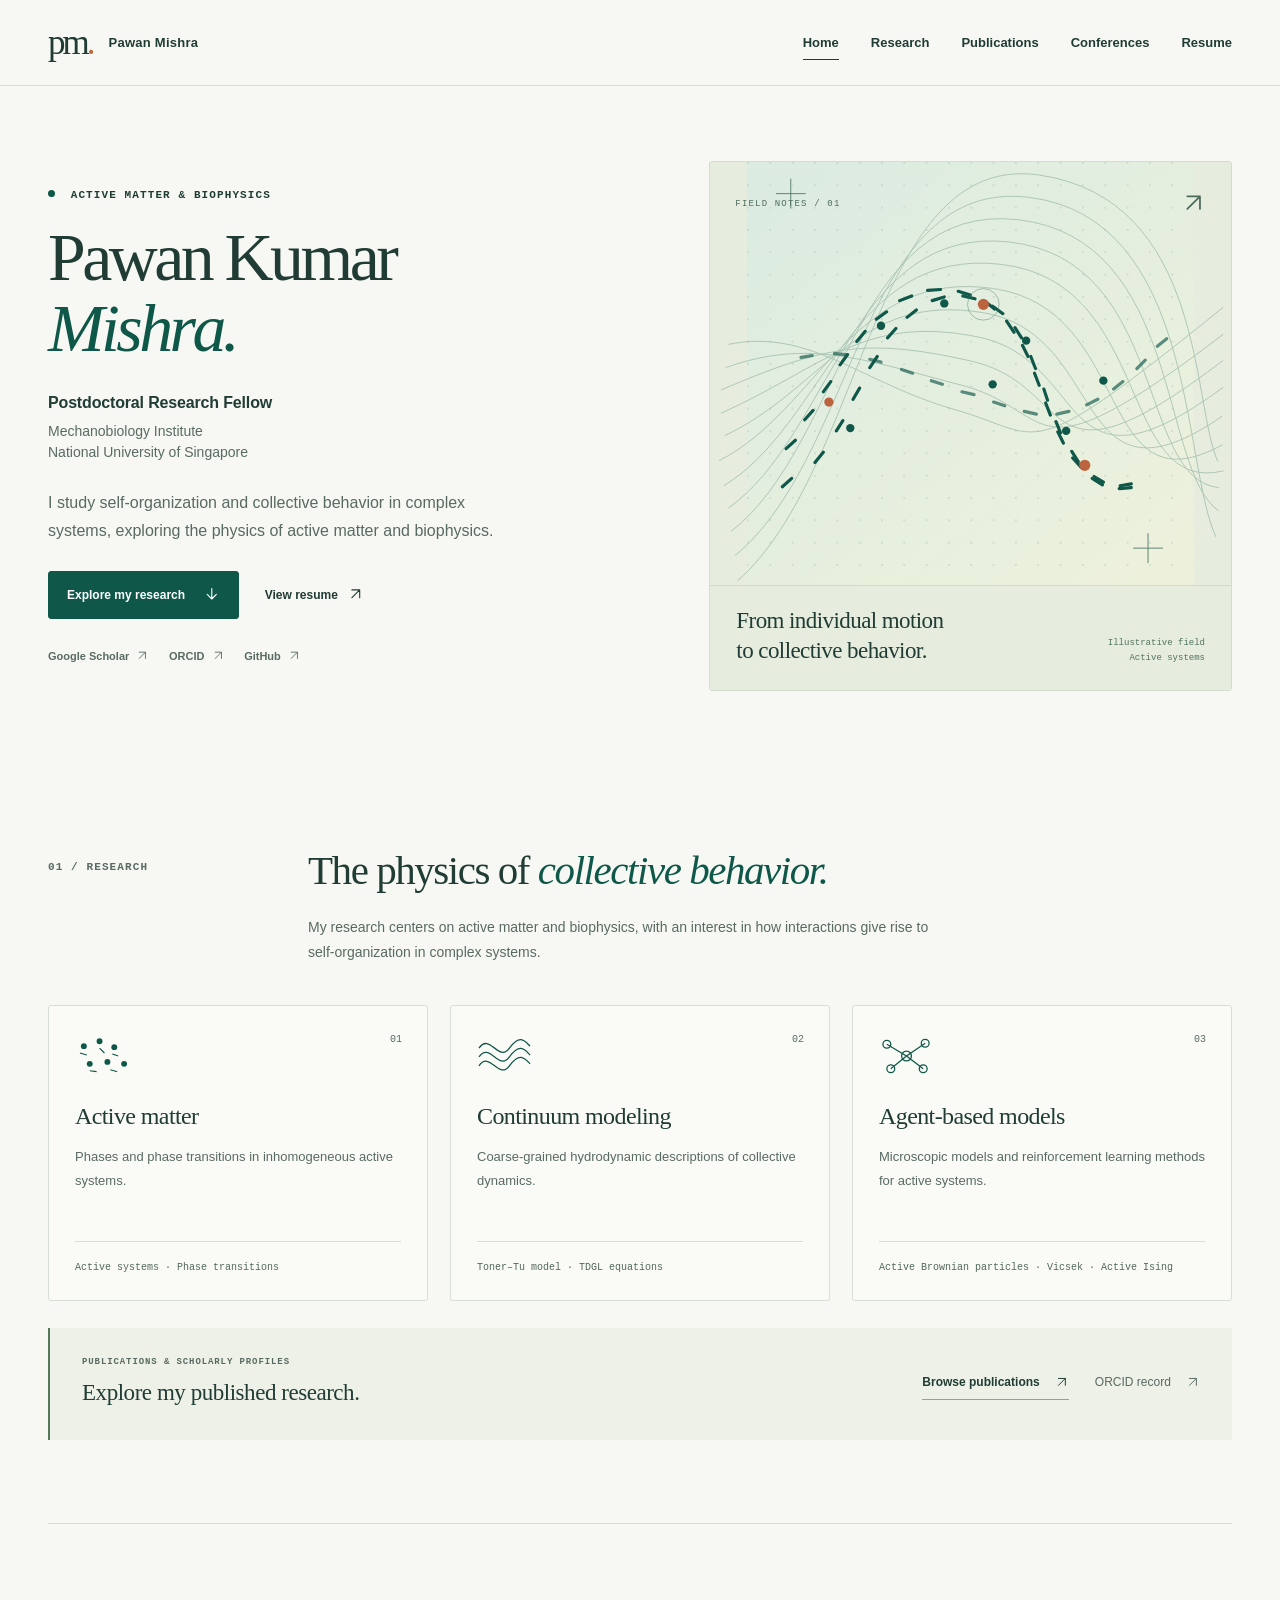
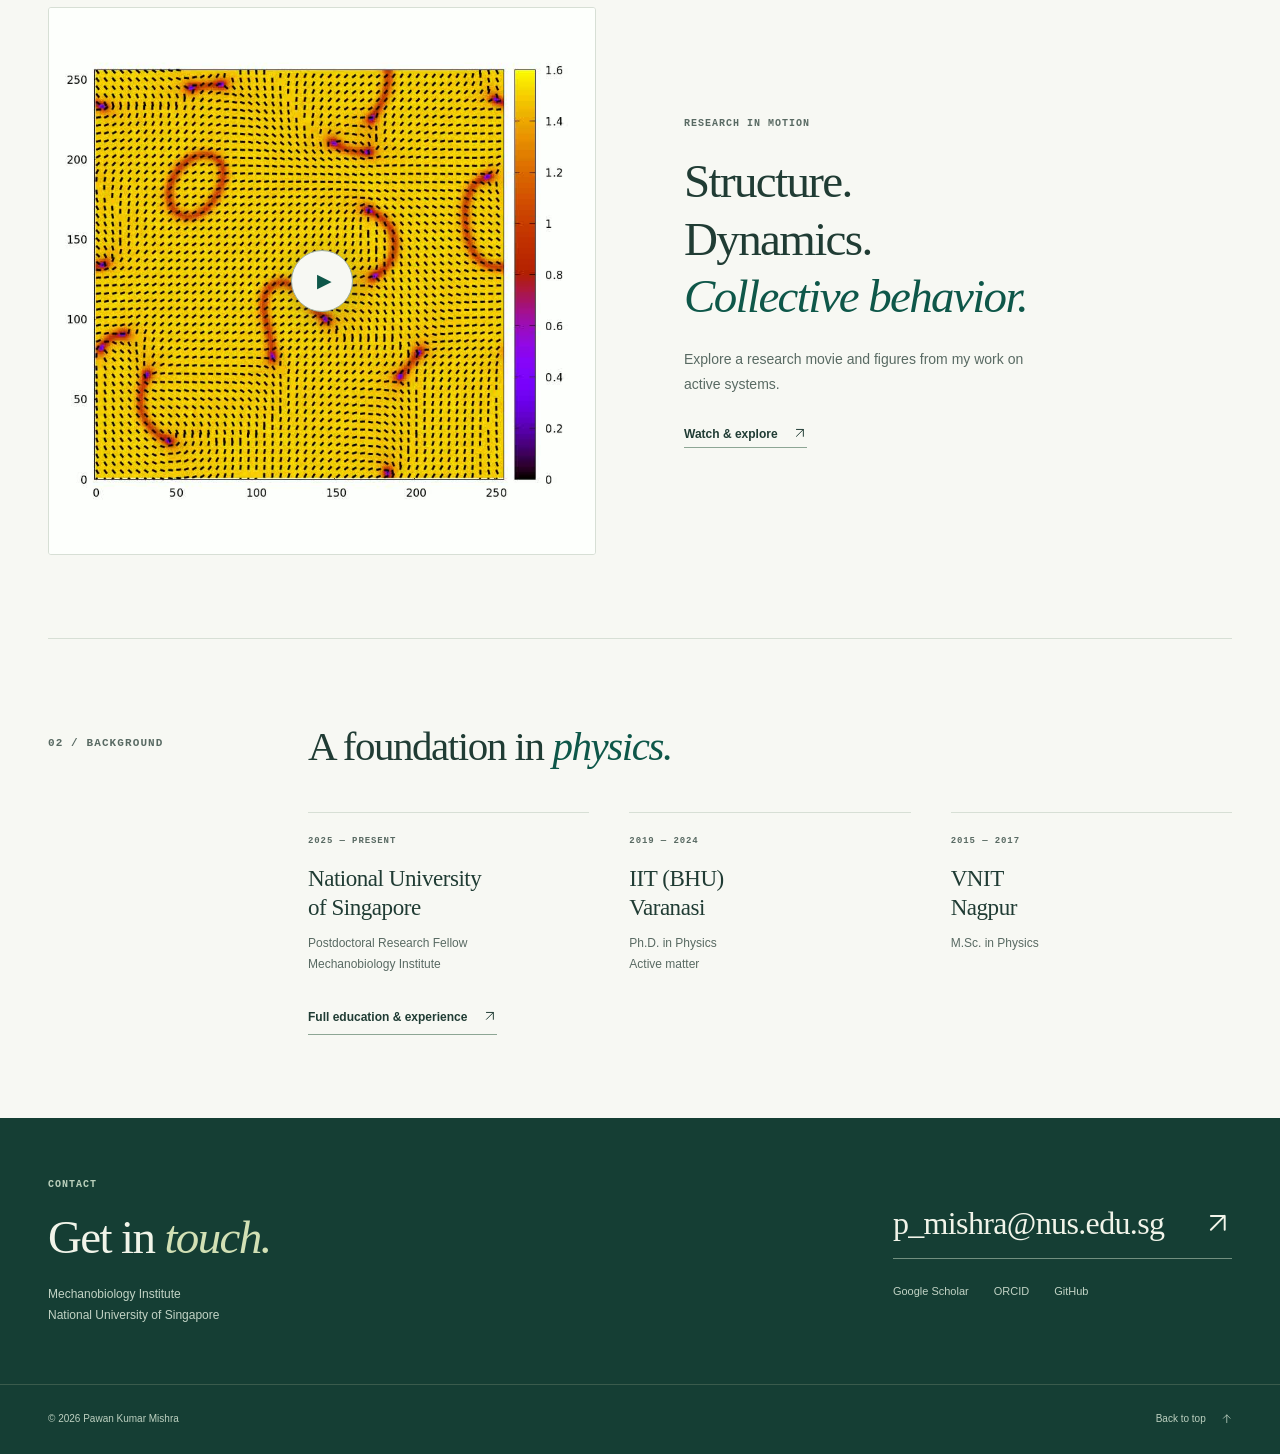
==== commit 850742c6: "Use portable SVG icons for navigation arrows" ====
--- a/index.html
+++ b/index.html
@@ -23,17 +23,17 @@
         <p class="hero-institution">Mechanobiology Institute<br> National University of Singapore</p>
         <p class="hero-intro">I study self-organization and collective behavior in complex systems, exploring the physics of active matter and biophysics.</p>
         <div class="hero-actions">
-          <a class="button button-primary" href="research.html">Explore my research <span aria-hidden="true">↓</span></a>
-          <a class="button button-quiet" href="resume.html">View resume <span aria-hidden="true">↗</span></a>
+          <a class="button button-primary" href="research.html">Explore my research <span aria-hidden="true"><svg class="inline-arrow" viewBox="0 0 24 24" fill="none" stroke="currentColor" stroke-width="1.7" stroke-linecap="round" stroke-linejoin="round" aria-hidden="true"><path d="M12 4v16M5 13l7 7 7-7"/></svg></span></a>
+          <a class="button button-quiet" href="resume.html">View resume <span aria-hidden="true"><svg class="inline-arrow" viewBox="0 0 24 24" fill="none" stroke="currentColor" stroke-width="1.7" stroke-linecap="round" stroke-linejoin="round" aria-hidden="true"><path d="M6 18 18 6M6 6h12v12"/></svg></span></a>
         </div>
         <div class="profile-links" aria-label="Research profiles">
-          <a href="https://scholar.google.com/citations?user=xkBQyVsAAAAJ&amp;hl=en">Google Scholar <span aria-hidden="true">↗</span></a>
-          <a href="https://orcid.org/0000-0001-9460-7599">ORCID <span aria-hidden="true">↗</span></a>
-          <a href="https://github.com/pawanresearch">GitHub <span aria-hidden="true">↗</span></a>
+          <a href="https://scholar.google.com/citations?user=xkBQyVsAAAAJ&amp;hl=en">Google Scholar <span aria-hidden="true"><svg class="inline-arrow" viewBox="0 0 24 24" fill="none" stroke="currentColor" stroke-width="1.7" stroke-linecap="round" stroke-linejoin="round" aria-hidden="true"><path d="M6 18 18 6M6 6h12v12"/></svg></span></a>
+          <a href="https://orcid.org/0000-0001-9460-7599">ORCID <span aria-hidden="true"><svg class="inline-arrow" viewBox="0 0 24 24" fill="none" stroke="currentColor" stroke-width="1.7" stroke-linecap="round" stroke-linejoin="round" aria-hidden="true"><path d="M6 18 18 6M6 6h12v12"/></svg></span></a>
+          <a href="https://github.com/pawanresearch">GitHub <span aria-hidden="true"><svg class="inline-arrow" viewBox="0 0 24 24" fill="none" stroke="currentColor" stroke-width="1.7" stroke-linecap="round" stroke-linejoin="round" aria-hidden="true"><path d="M6 18 18 6M6 6h12v12"/></svg></span></a>
         </div>
       </div>
       <figure class="research-art" aria-label="Decorative illustration of a collective particle field">
-        <div class="art-topline" aria-hidden="true"><span>FIELD NOTES / 01</span><span>↗</span></div>
+        <div class="art-topline" aria-hidden="true"><span>FIELD NOTES / 01</span><span><svg class="inline-arrow" viewBox="0 0 24 24" fill="none" stroke="currentColor" stroke-width="1.7" stroke-linecap="round" stroke-linejoin="round" aria-hidden="true"><path d="M6 18 18 6M6 6h12v12"/></svg></span></div>
         <svg class="particle-field" viewBox="0 0 480 460" fill="none" aria-hidden="true">
           <defs>
             <pattern id="dot-grid" x="0" y="0" width="24" height="24" patternUnits="userSpaceOnUse"><circle cx="1" cy="1" r="1" fill="#adc6bc" opacity=".6"/></pattern>
@@ -72,5 +72,5 @@
         <article class="research-card"><span class="card-number" aria-hidden="true">02</span><svg class="topic-icon" viewBox="0 0 56 40" aria-hidden="true"><g stroke="currentColor" fill="none" stroke-width="1.3"><path d="M2 13C13-3 22 28 33 13S49 6 54 11M2 22C13 6 22 37 33 22s16-7 21-2M2 31C13 15 22 46 33 31s16-7 21-2"/></g></svg><h3>Continuum modeling</h3><p>Coarse-grained hydrodynamic descriptions of collective dynamics.</p><div class="card-topics">Toner–Tu model · TDGL equations</div></article>
         <article class="research-card"><span class="card-number" aria-hidden="true">03</span><svg class="topic-icon" viewBox="0 0 56 40" aria-hidden="true"><g stroke="currentColor" stroke-width="1.3" fill="none"><path d="m8 9 20 12L47 8M28 21 12 34m16-13 17 13"/><circle cx="8" cy="9" r="4"/><circle cx="28" cy="21" r="5"/><circle cx="47" cy="8" r="4"/><circle cx="12" cy="34" r="4"/><circle cx="45" cy="34" r="4"/></g></svg><h3>Agent-based models</h3><p>Microscopic models and reinforcement learning methods for active systems.</p><div class="card-topics">Active Brownian particles · Vicsek · Active Ising</div></article>
       </div>
-      <div class="publications-callout"><div><p class="eyebrow">Publications &amp; scholarly profiles</p><p>Explore my published research.</p></div><div class="publication-links"><a class="text-link" href="publications.html">Browse publications <span aria-hidden="true">↗</span></a><a class="text-link secondary-link" href="https://orcid.org/0000-0001-9460-7599">ORCID record <span aria-hidden="true">↗</span></a></div></div>
-    </section><section class="section container home-film"><a class="film-preview" href="research.html#research-movie" aria-label="Watch the research movie"><img src="assets/research-movie-poster.jpg" alt="Still from the research movie, showing an evolving field and local orientations" width="800" height="800" loading="lazy"><span class="play-marker" aria-hidden="true">▶</span></a><div><p class="eyebrow">Research in motion</p><h2>Structure.<br> Dynamics.<br> <em>Collective behavior.</em></h2><p>Explore a research movie and figures from my work on active systems.</p><a class="text-link" href="research.html#research-movie">Watch &amp; explore <span aria-hidden="true">↗</span></a></div></section><section class="section container home-journey"><div class="section-heading"><p class="eyebrow section-index">02 / Background</p><div><h2>A foundation in <em>physics.</em></h2></div></div><div class="journey-grid"><article><p class="eyebrow">2025 — Present</p><h3>National University<br> of Singapore</h3><p>Postdoctoral Research Fellow<br> Mechanobiology Institute</p></article><article><p class="eyebrow">2019 — 2024</p><h3>IIT (BHU)<br> Varanasi</h3><p>Ph.D. in Physics<br> Active matter</p></article><article><p class="eyebrow">2015 — 2017</p><h3>VNIT<br> Nagpur</h3><p>M.Sc. in Physics</p></article></div><a class="text-link journey-link" href="resume.html">Full education &amp; experience <span aria-hidden="true">↗</span></a></section><section class="contact-section" id="contact" aria-labelledby="contact-heading"><div class="container contact-inner"><div><p class="eyebrow">Contact</p><h2 id="contact-heading">Get in <em>touch.</em></h2><p>Mechanobiology Institute<br> National University of Singapore</p></div><div class="contact-details"><a class="email-link" href="mailto:p_mishra@nus.edu.sg">p_mishra@nus.edu.sg <span aria-hidden="true">↗</span></a><div class="contact-profiles"><a href="https://scholar.google.com/citations?user=xkBQyVsAAAAJ&amp;hl=en">Google Scholar</a><a href="https://orcid.org/0000-0001-9460-7599">ORCID</a><a href="https://github.com/pawanresearch">GitHub</a></div></div></div></section></main><footer class="site-footer"><div class="container footer-inner"><p>© <span id="copyright-year">2026</span> Pawan Kumar Mishra</p><a href="#top">Back to top <span aria-hidden="true">↑</span></a></div></footer></body></html>+      <div class="publications-callout"><div><p class="eyebrow">Publications &amp; scholarly profiles</p><p>Explore my published research.</p></div><div class="publication-links"><a class="text-link" href="publications.html">Browse publications <span aria-hidden="true"><svg class="inline-arrow" viewBox="0 0 24 24" fill="none" stroke="currentColor" stroke-width="1.7" stroke-linecap="round" stroke-linejoin="round" aria-hidden="true"><path d="M6 18 18 6M6 6h12v12"/></svg></span></a><a class="text-link secondary-link" href="https://orcid.org/0000-0001-9460-7599">ORCID record <span aria-hidden="true"><svg class="inline-arrow" viewBox="0 0 24 24" fill="none" stroke="currentColor" stroke-width="1.7" stroke-linecap="round" stroke-linejoin="round" aria-hidden="true"><path d="M6 18 18 6M6 6h12v12"/></svg></span></a></div></div>
+    </section><section class="section container home-film"><a class="film-preview" href="research.html#research-movie" aria-label="Watch the research movie"><img src="assets/research-movie-poster.jpg" alt="Still from the research movie, showing an evolving field and local orientations" width="800" height="800" loading="lazy"><span class="play-marker" aria-hidden="true">▶</span></a><div><p class="eyebrow">Research in motion</p><h2>Structure.<br> Dynamics.<br> <em>Collective behavior.</em></h2><p>Explore a research movie and figures from my work on active systems.</p><a class="text-link" href="research.html#research-movie">Watch &amp; explore <span aria-hidden="true"><svg class="inline-arrow" viewBox="0 0 24 24" fill="none" stroke="currentColor" stroke-width="1.7" stroke-linecap="round" stroke-linejoin="round" aria-hidden="true"><path d="M6 18 18 6M6 6h12v12"/></svg></span></a></div></section><section class="section container home-journey"><div class="section-heading"><p class="eyebrow section-index">02 / Background</p><div><h2>A foundation in <em>physics.</em></h2></div></div><div class="journey-grid"><article><p class="eyebrow">2025 — Present</p><h3>National University<br> of Singapore</h3><p>Postdoctoral Research Fellow<br> Mechanobiology Institute</p></article><article><p class="eyebrow">2019 — 2024</p><h3>IIT (BHU)<br> Varanasi</h3><p>Ph.D. in Physics<br> Active matter</p></article><article><p class="eyebrow">2015 — 2017</p><h3>VNIT<br> Nagpur</h3><p>M.Sc. in Physics</p></article></div><a class="text-link journey-link" href="resume.html">Full education &amp; experience <span aria-hidden="true"><svg class="inline-arrow" viewBox="0 0 24 24" fill="none" stroke="currentColor" stroke-width="1.7" stroke-linecap="round" stroke-linejoin="round" aria-hidden="true"><path d="M6 18 18 6M6 6h12v12"/></svg></span></a></section><section class="contact-section" id="contact" aria-labelledby="contact-heading"><div class="container contact-inner"><div><p class="eyebrow">Contact</p><h2 id="contact-heading">Get in <em>touch.</em></h2><p>Mechanobiology Institute<br> National University of Singapore</p></div><div class="contact-details"><a class="email-link" href="mailto:p_mishra@nus.edu.sg">p_mishra@nus.edu.sg <span aria-hidden="true"><svg class="inline-arrow" viewBox="0 0 24 24" fill="none" stroke="currentColor" stroke-width="1.7" stroke-linecap="round" stroke-linejoin="round" aria-hidden="true"><path d="M6 18 18 6M6 6h12v12"/></svg></span></a><div class="contact-profiles"><a href="https://scholar.google.com/citations?user=xkBQyVsAAAAJ&amp;hl=en">Google Scholar</a><a href="https://orcid.org/0000-0001-9460-7599">ORCID</a><a href="https://github.com/pawanresearch">GitHub</a></div></div></div></section></main><footer class="site-footer"><div class="container footer-inner"><p>© <span id="copyright-year">2026</span> Pawan Kumar Mishra</p><a href="#top">Back to top <span aria-hidden="true"><svg class="inline-arrow" viewBox="0 0 24 24" fill="none" stroke="currentColor" stroke-width="1.7" stroke-linecap="round" stroke-linejoin="round" aria-hidden="true"><path d="M12 20V4M5 11l7-7 7 7"/></svg></span></a></div></footer></body></html>
--- a/styles.css
+++ b/styles.css
@@ -29,3 +29,6 @@
 @media(max-width:600px){.header-inner{grid-template-columns:1fr;gap:3px}.header-inner nav{justify-content:space-between}.particle-field{height:calc(100% - 80px)}.research-art figcaption{min-height:80px;align-items:center}.publications-callout,.wide-figure figcaption{display:block}.home-film h2 br{display:inline}.home-film h2 br::after{content:' '}}
 @media print{.site-header,.research-art{display:none!important}.publications-callout{display:flex}}
 @media(max-width:360px){.header-inner nav{flex-wrap:wrap;column-gap:14px;row-gap:0;justify-content:flex-start}.hero-actions{gap:7px}.button{padding-inline:12px}.art-caption-note{font-size:7px}.research-art figcaption>span:first-child{font-size:19px}.contact-profiles{gap:18px}.footer-inner{flex-wrap:wrap;padding-block:14px;gap:9px}}
+
+/* SVG arrows avoid reliance on platform-specific symbol fonts. */
+.inline-arrow{display:inline-block;width:1.15em;height:1.15em;vertical-align:-.18em;flex-shrink:0}.button .inline-arrow{width:1.3em;height:1.3em}
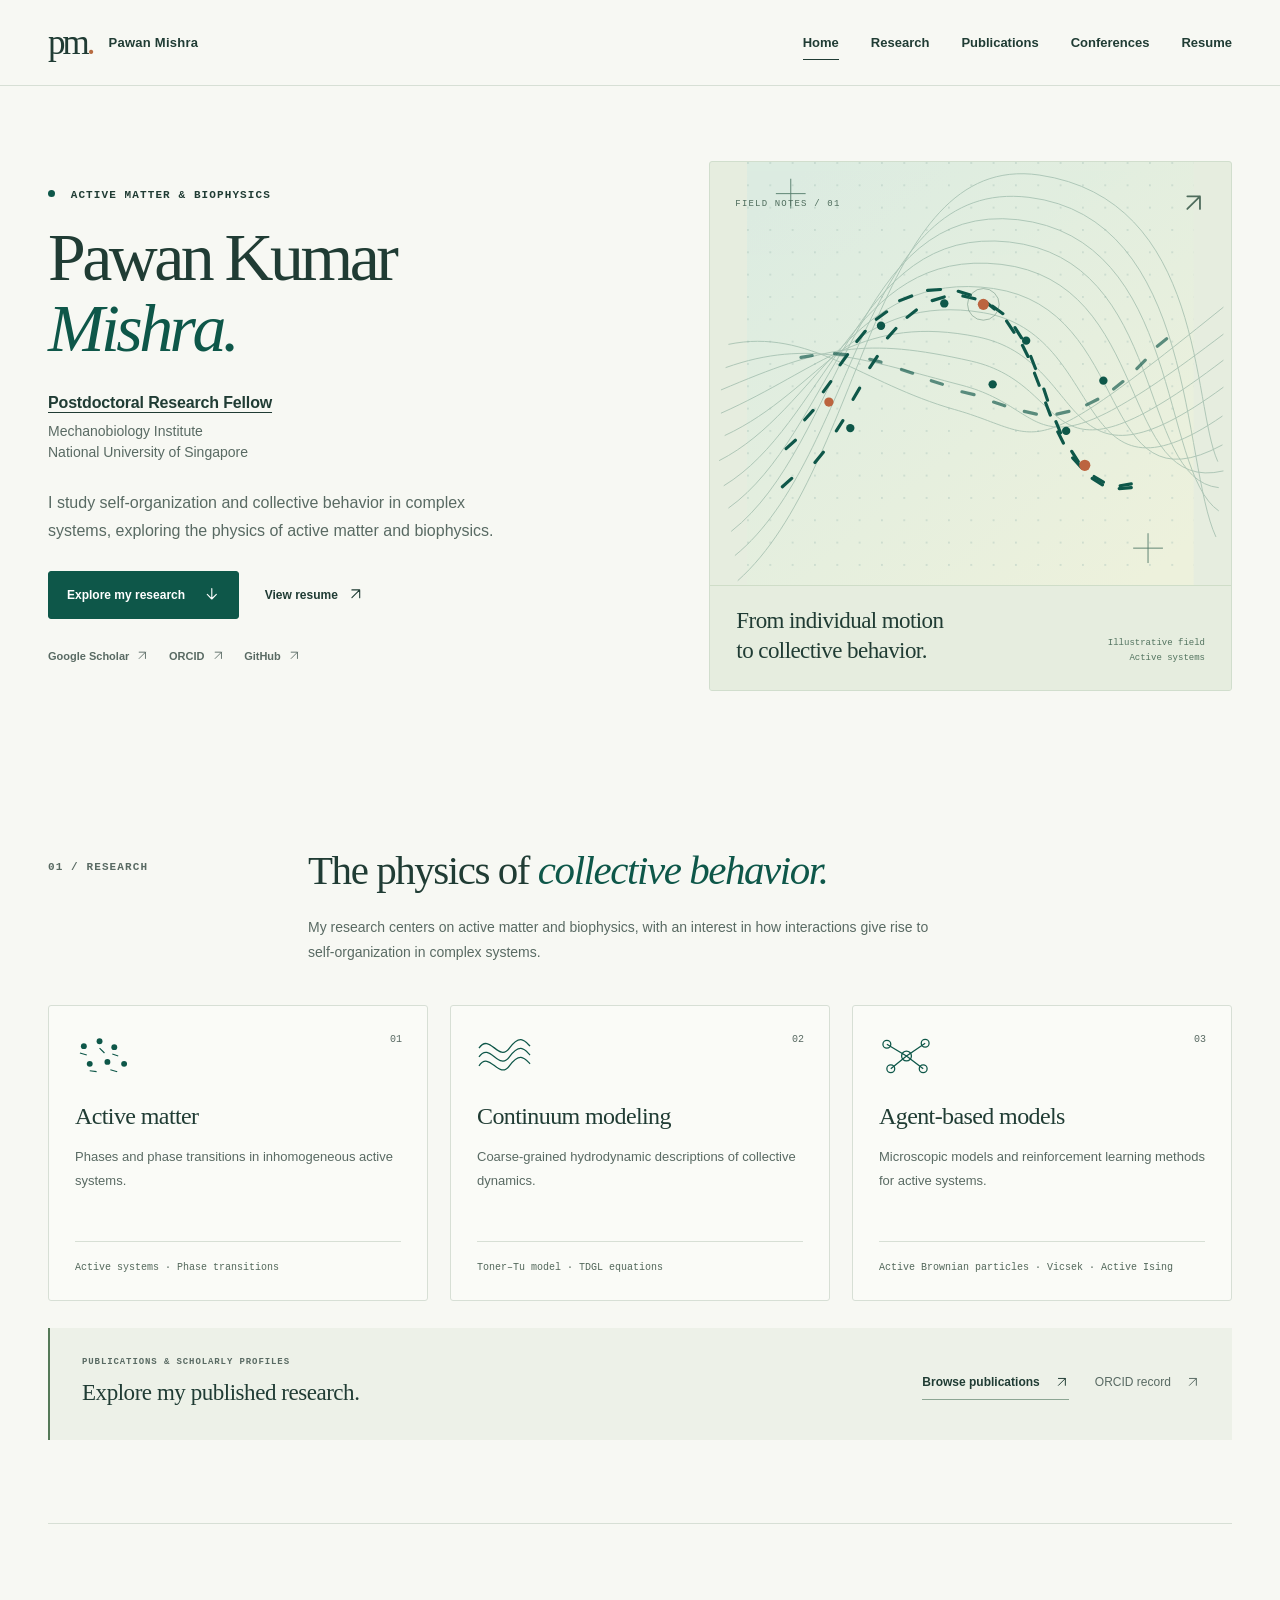
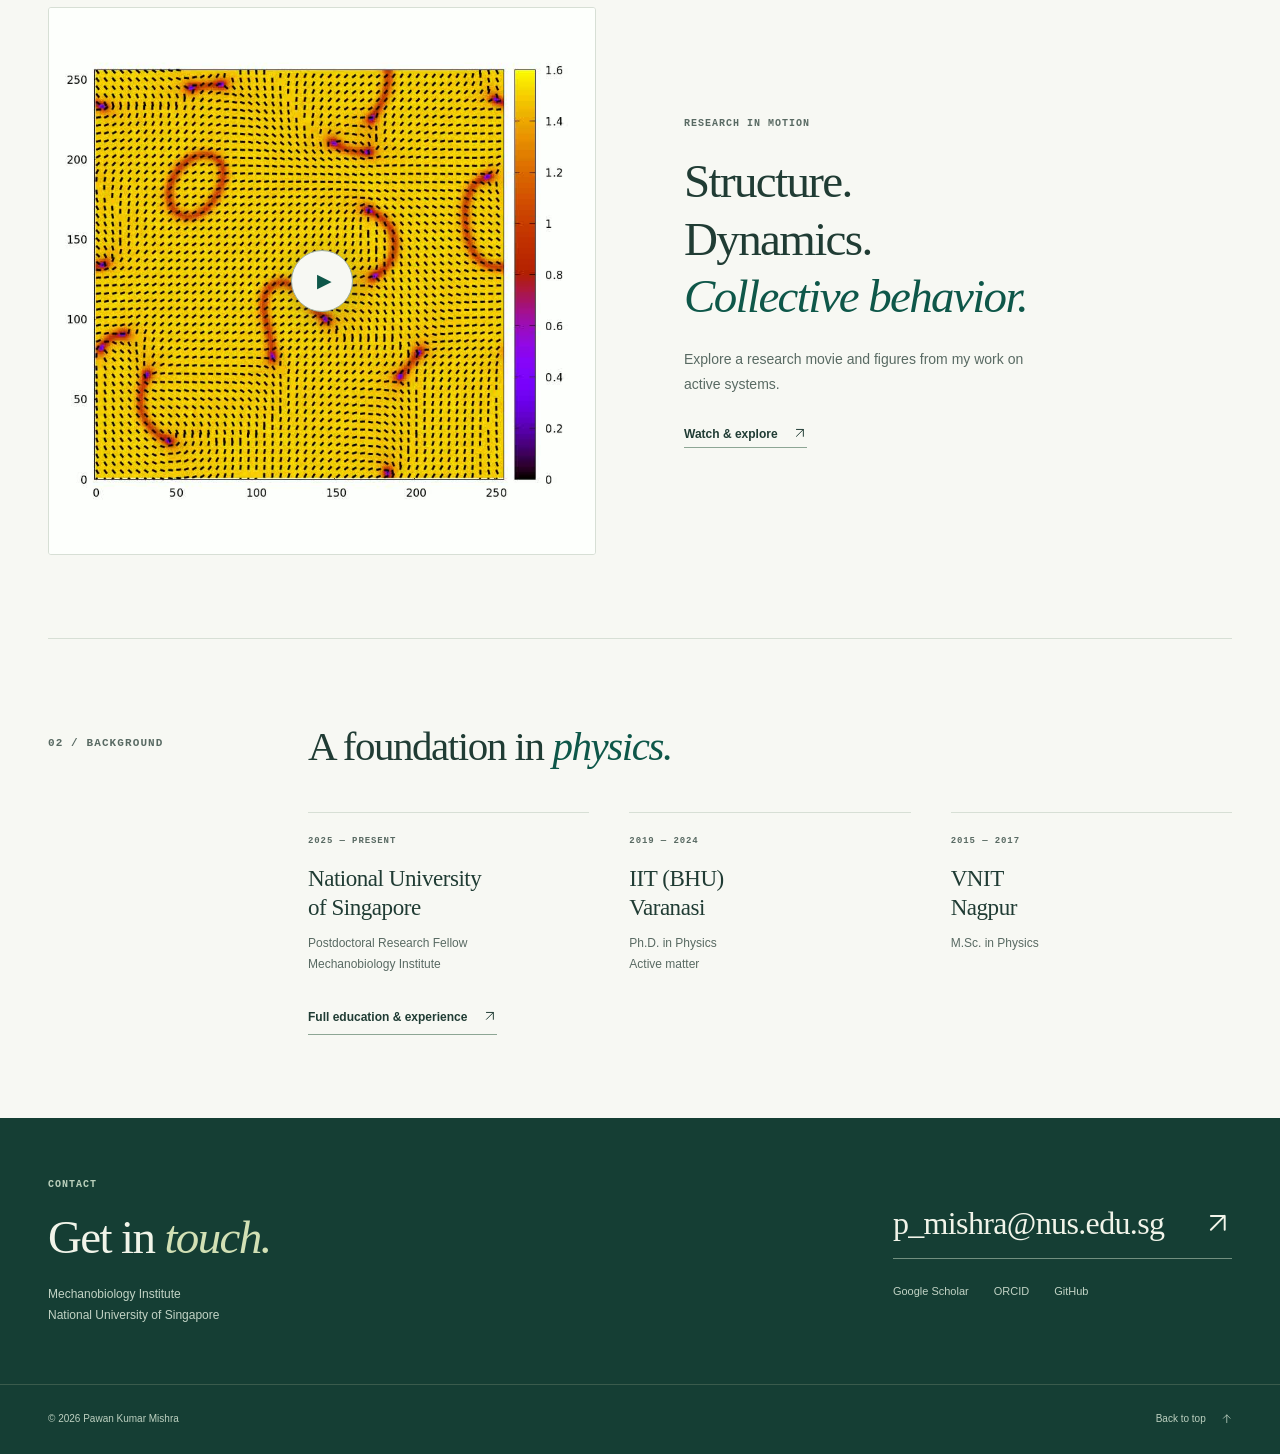
==== commit 6544b459: "Link homepage research-fellow role to the official MBI profile" ====
--- a/index.html
+++ b/index.html
@@ -12,28 +12,28 @@
   <title>Active Matter & Biophysics | Pawan Kumar Mishra</title>
   <link rel="canonical" href="https://pawanresearch.github.io/pawan-portfolio/">
   <link rel="icon" href="favicon.svg" type="image/svg+xml">
-  <link rel="stylesheet" href="styles.css">
+  <link rel="stylesheet" href="styles.css?v=20261004-5">
   <script src="script.js" defer></script>
 </head>
 <body class="" id="top"><a class="skip-link" href="#main">Skip to content</a><header class="site-header"><div class="container header-inner"><a class="wordmark" href="index.html" aria-label="Pawan Kumar Mishra, home"><span class="monogram" aria-hidden="true">pm<span>.</span></span><span class="wordmark-name">Pawan Mishra</span></a><nav aria-label="Main navigation"><a href="index.html" aria-current="page">Home</a><a href="research.html">Research</a><a href="publications.html">Publications</a><a href="conferences.html">Conferences</a><a href="resume.html">Resume</a></nav></div></header><main id="main"><section class="hero container" id="home-intro" aria-labelledby="page-title">
       <div class="hero-copy">
         <p class="eyebrow"><span class="small-dot" aria-hidden="true"></span> Active matter &amp; biophysics</p>
         <h1 id="page-title">Pawan Kumar<br> <em>Mishra.</em></h1>
-        <p class="hero-role">Postdoctoral Research Fellow</p>
+        <p class="hero-role"><a href="https://www.mbi.nus.edu.sg/research-fellow/pawan-kumar-mishra/" target="_blank" rel="noopener noreferrer">Postdoctoral Research Fellow<span class="sr-only"> (opens in a new tab)</span></a></p>
         <p class="hero-institution">Mechanobiology Institute<br> National University of Singapore</p>
         <p class="hero-intro">I study self-organization and collective behavior in complex systems, exploring the physics of active matter and biophysics.</p>
         <div class="hero-actions">
-          <a class="button button-primary" href="research.html">Explore my research <span aria-hidden="true"><svg class="inline-arrow" viewBox="0 0 24 24" fill="none" stroke="currentColor" stroke-width="1.7" stroke-linecap="round" stroke-linejoin="round" aria-hidden="true"><path d="M12 4v16M5 13l7 7 7-7"/></svg></span></a>
-          <a class="button button-quiet" href="resume.html">View resume <span aria-hidden="true"><svg class="inline-arrow" viewBox="0 0 24 24" fill="none" stroke="currentColor" stroke-width="1.7" stroke-linecap="round" stroke-linejoin="round" aria-hidden="true"><path d="M6 18 18 6M6 6h12v12"/></svg></span></a>
+          <a class="button button-primary" href="research.html">Explore my research <span aria-hidden="true"><svg class="inline-arrow" width="14" height="14" viewBox="0 0 24 24" fill="none" stroke="currentColor" stroke-width="1.7" stroke-linecap="round" stroke-linejoin="round" aria-hidden="true"><path d="M12 4v16M5 13l7 7 7-7"/></svg></span></a>
+          <a class="button button-quiet" href="resume.html">View resume <span aria-hidden="true"><svg class="inline-arrow" width="14" height="14" viewBox="0 0 24 24" fill="none" stroke="currentColor" stroke-width="1.7" stroke-linecap="round" stroke-linejoin="round" aria-hidden="true"><path d="M6 18 18 6M6 6h12v12"/></svg></span></a>
         </div>
         <div class="profile-links" aria-label="Research profiles">
-          <a href="https://scholar.google.com/citations?user=xkBQyVsAAAAJ&amp;hl=en">Google Scholar <span aria-hidden="true"><svg class="inline-arrow" viewBox="0 0 24 24" fill="none" stroke="currentColor" stroke-width="1.7" stroke-linecap="round" stroke-linejoin="round" aria-hidden="true"><path d="M6 18 18 6M6 6h12v12"/></svg></span></a>
-          <a href="https://orcid.org/0000-0001-9460-7599">ORCID <span aria-hidden="true"><svg class="inline-arrow" viewBox="0 0 24 24" fill="none" stroke="currentColor" stroke-width="1.7" stroke-linecap="round" stroke-linejoin="round" aria-hidden="true"><path d="M6 18 18 6M6 6h12v12"/></svg></span></a>
-          <a href="https://github.com/pawanresearch">GitHub <span aria-hidden="true"><svg class="inline-arrow" viewBox="0 0 24 24" fill="none" stroke="currentColor" stroke-width="1.7" stroke-linecap="round" stroke-linejoin="round" aria-hidden="true"><path d="M6 18 18 6M6 6h12v12"/></svg></span></a>
+          <a href="https://scholar.google.com/citations?user=xkBQyVsAAAAJ&amp;hl=en" target="_blank" rel="noopener noreferrer">Google Scholar <span aria-hidden="true"><svg class="inline-arrow" width="14" height="14" viewBox="0 0 24 24" fill="none" stroke="currentColor" stroke-width="1.7" stroke-linecap="round" stroke-linejoin="round" aria-hidden="true"><path d="M6 18 18 6M6 6h12v12"/></svg></span><span class="sr-only"> (opens in a new tab)</span></a>
+          <a href="https://orcid.org/0000-0001-9460-7599" target="_blank" rel="noopener noreferrer">ORCID <span aria-hidden="true"><svg class="inline-arrow" width="14" height="14" viewBox="0 0 24 24" fill="none" stroke="currentColor" stroke-width="1.7" stroke-linecap="round" stroke-linejoin="round" aria-hidden="true"><path d="M6 18 18 6M6 6h12v12"/></svg></span><span class="sr-only"> (opens in a new tab)</span></a>
+          <a href="https://github.com/pawanresearch" target="_blank" rel="noopener noreferrer">GitHub <span aria-hidden="true"><svg class="inline-arrow" width="14" height="14" viewBox="0 0 24 24" fill="none" stroke="currentColor" stroke-width="1.7" stroke-linecap="round" stroke-linejoin="round" aria-hidden="true"><path d="M6 18 18 6M6 6h12v12"/></svg></span><span class="sr-only"> (opens in a new tab)</span></a>
         </div>
       </div>
       <figure class="research-art" aria-label="Decorative illustration of a collective particle field">
-        <div class="art-topline" aria-hidden="true"><span>FIELD NOTES / 01</span><span><svg class="inline-arrow" viewBox="0 0 24 24" fill="none" stroke="currentColor" stroke-width="1.7" stroke-linecap="round" stroke-linejoin="round" aria-hidden="true"><path d="M6 18 18 6M6 6h12v12"/></svg></span></div>
+        <div class="art-topline" aria-hidden="true"><span>FIELD NOTES / 01</span><span><svg class="inline-arrow" width="14" height="14" viewBox="0 0 24 24" fill="none" stroke="currentColor" stroke-width="1.7" stroke-linecap="round" stroke-linejoin="round" aria-hidden="true"><path d="M6 18 18 6M6 6h12v12"/></svg></span></div>
         <svg class="particle-field" viewBox="0 0 480 460" fill="none" aria-hidden="true">
           <defs>
             <pattern id="dot-grid" x="0" y="0" width="24" height="24" patternUnits="userSpaceOnUse"><circle cx="1" cy="1" r="1" fill="#adc6bc" opacity=".6"/></pattern>
@@ -72,5 +72,5 @@
         <article class="research-card"><span class="card-number" aria-hidden="true">02</span><svg class="topic-icon" viewBox="0 0 56 40" aria-hidden="true"><g stroke="currentColor" fill="none" stroke-width="1.3"><path d="M2 13C13-3 22 28 33 13S49 6 54 11M2 22C13 6 22 37 33 22s16-7 21-2M2 31C13 15 22 46 33 31s16-7 21-2"/></g></svg><h3>Continuum modeling</h3><p>Coarse-grained hydrodynamic descriptions of collective dynamics.</p><div class="card-topics">Toner–Tu model · TDGL equations</div></article>
         <article class="research-card"><span class="card-number" aria-hidden="true">03</span><svg class="topic-icon" viewBox="0 0 56 40" aria-hidden="true"><g stroke="currentColor" stroke-width="1.3" fill="none"><path d="m8 9 20 12L47 8M28 21 12 34m16-13 17 13"/><circle cx="8" cy="9" r="4"/><circle cx="28" cy="21" r="5"/><circle cx="47" cy="8" r="4"/><circle cx="12" cy="34" r="4"/><circle cx="45" cy="34" r="4"/></g></svg><h3>Agent-based models</h3><p>Microscopic models and reinforcement learning methods for active systems.</p><div class="card-topics">Active Brownian particles · Vicsek · Active Ising</div></article>
       </div>
-      <div class="publications-callout"><div><p class="eyebrow">Publications &amp; scholarly profiles</p><p>Explore my published research.</p></div><div class="publication-links"><a class="text-link" href="publications.html">Browse publications <span aria-hidden="true"><svg class="inline-arrow" viewBox="0 0 24 24" fill="none" stroke="currentColor" stroke-width="1.7" stroke-linecap="round" stroke-linejoin="round" aria-hidden="true"><path d="M6 18 18 6M6 6h12v12"/></svg></span></a><a class="text-link secondary-link" href="https://orcid.org/0000-0001-9460-7599">ORCID record <span aria-hidden="true"><svg class="inline-arrow" viewBox="0 0 24 24" fill="none" stroke="currentColor" stroke-width="1.7" stroke-linecap="round" stroke-linejoin="round" aria-hidden="true"><path d="M6 18 18 6M6 6h12v12"/></svg></span></a></div></div>
-    </section><section class="section container home-film"><a class="film-preview" href="research.html#research-movie" aria-label="Watch the research movie"><img src="assets/research-movie-poster.jpg" alt="Still from the research movie, showing an evolving field and local orientations" width="800" height="800" loading="lazy"><span class="play-marker" aria-hidden="true">▶</span></a><div><p class="eyebrow">Research in motion</p><h2>Structure.<br> Dynamics.<br> <em>Collective behavior.</em></h2><p>Explore a research movie and figures from my work on active systems.</p><a class="text-link" href="research.html#research-movie">Watch &amp; explore <span aria-hidden="true"><svg class="inline-arrow" viewBox="0 0 24 24" fill="none" stroke="currentColor" stroke-width="1.7" stroke-linecap="round" stroke-linejoin="round" aria-hidden="true"><path d="M6 18 18 6M6 6h12v12"/></svg></span></a></div></section><section class="section container home-journey"><div class="section-heading"><p class="eyebrow section-index">02 / Background</p><div><h2>A foundation in <em>physics.</em></h2></div></div><div class="journey-grid"><article><p class="eyebrow">2025 — Present</p><h3>National University<br> of Singapore</h3><p>Postdoctoral Research Fellow<br> Mechanobiology Institute</p></article><article><p class="eyebrow">2019 — 2024</p><h3>IIT (BHU)<br> Varanasi</h3><p>Ph.D. in Physics<br> Active matter</p></article><article><p class="eyebrow">2015 — 2017</p><h3>VNIT<br> Nagpur</h3><p>M.Sc. in Physics</p></article></div><a class="text-link journey-link" href="resume.html">Full education &amp; experience <span aria-hidden="true"><svg class="inline-arrow" viewBox="0 0 24 24" fill="none" stroke="currentColor" stroke-width="1.7" stroke-linecap="round" stroke-linejoin="round" aria-hidden="true"><path d="M6 18 18 6M6 6h12v12"/></svg></span></a></section><section class="contact-section" id="contact" aria-labelledby="contact-heading"><div class="container contact-inner"><div><p class="eyebrow">Contact</p><h2 id="contact-heading">Get in <em>touch.</em></h2><p>Mechanobiology Institute<br> National University of Singapore</p></div><div class="contact-details"><a class="email-link" href="mailto:p_mishra@nus.edu.sg">p_mishra@nus.edu.sg <span aria-hidden="true"><svg class="inline-arrow" viewBox="0 0 24 24" fill="none" stroke="currentColor" stroke-width="1.7" stroke-linecap="round" stroke-linejoin="round" aria-hidden="true"><path d="M6 18 18 6M6 6h12v12"/></svg></span></a><div class="contact-profiles"><a href="https://scholar.google.com/citations?user=xkBQyVsAAAAJ&amp;hl=en">Google Scholar</a><a href="https://orcid.org/0000-0001-9460-7599">ORCID</a><a href="https://github.com/pawanresearch">GitHub</a></div></div></div></section></main><footer class="site-footer"><div class="container footer-inner"><p>© <span id="copyright-year">2026</span> Pawan Kumar Mishra</p><a href="#top">Back to top <span aria-hidden="true"><svg class="inline-arrow" viewBox="0 0 24 24" fill="none" stroke="currentColor" stroke-width="1.7" stroke-linecap="round" stroke-linejoin="round" aria-hidden="true"><path d="M12 20V4M5 11l7-7 7 7"/></svg></span></a></div></footer></body></html>+      <div class="publications-callout"><div><p class="eyebrow">Publications &amp; scholarly profiles</p><p>Explore my published research.</p></div><div class="publication-links"><a class="text-link" href="publications.html">Browse publications <span aria-hidden="true"><svg class="inline-arrow" width="14" height="14" viewBox="0 0 24 24" fill="none" stroke="currentColor" stroke-width="1.7" stroke-linecap="round" stroke-linejoin="round" aria-hidden="true"><path d="M6 18 18 6M6 6h12v12"/></svg></span></a><a class="text-link secondary-link" href="https://orcid.org/0000-0001-9460-7599" target="_blank" rel="noopener noreferrer">ORCID record <span aria-hidden="true"><svg class="inline-arrow" width="14" height="14" viewBox="0 0 24 24" fill="none" stroke="currentColor" stroke-width="1.7" stroke-linecap="round" stroke-linejoin="round" aria-hidden="true"><path d="M6 18 18 6M6 6h12v12"/></svg></span><span class="sr-only"> (opens in a new tab)</span></a></div></div>
+    </section><section class="section container home-film"><a class="film-preview" href="research.html#research-movie" aria-label="Watch the research movie"><img src="assets/research-movie-poster.jpg" alt="Still from the research movie, showing an evolving field and local orientations" width="800" height="800" loading="lazy"><span class="play-marker" aria-hidden="true">▶</span></a><div><p class="eyebrow">Research in motion</p><h2>Structure.<br> Dynamics.<br> <em>Collective behavior.</em></h2><p>Explore a research movie and figures from my work on active systems.</p><a class="text-link" href="research.html#research-movie">Watch &amp; explore <span aria-hidden="true"><svg class="inline-arrow" width="14" height="14" viewBox="0 0 24 24" fill="none" stroke="currentColor" stroke-width="1.7" stroke-linecap="round" stroke-linejoin="round" aria-hidden="true"><path d="M6 18 18 6M6 6h12v12"/></svg></span></a></div></section><section class="section container home-journey"><div class="section-heading"><p class="eyebrow section-index">02 / Background</p><div><h2>A foundation in <em>physics.</em></h2></div></div><div class="journey-grid"><article><p class="eyebrow">2025 — Present</p><h3>National University<br> of Singapore</h3><p>Postdoctoral Research Fellow<br> Mechanobiology Institute</p></article><article><p class="eyebrow">2019 — 2024</p><h3>IIT (BHU)<br> Varanasi</h3><p>Ph.D. in Physics<br> Active matter</p></article><article><p class="eyebrow">2015 — 2017</p><h3>VNIT<br> Nagpur</h3><p>M.Sc. in Physics</p></article></div><a class="text-link journey-link" href="resume.html">Full education &amp; experience <span aria-hidden="true"><svg class="inline-arrow" width="14" height="14" viewBox="0 0 24 24" fill="none" stroke="currentColor" stroke-width="1.7" stroke-linecap="round" stroke-linejoin="round" aria-hidden="true"><path d="M6 18 18 6M6 6h12v12"/></svg></span></a></section><section class="contact-section" id="contact" aria-labelledby="contact-heading"><div class="container contact-inner"><div><p class="eyebrow">Contact</p><h2 id="contact-heading">Get in <em>touch.</em></h2><p>Mechanobiology Institute<br> National University of Singapore</p></div><div class="contact-details"><a class="email-link" href="mailto:p_mishra@nus.edu.sg">p_mishra@nus.edu.sg <span aria-hidden="true"><svg class="inline-arrow" width="14" height="14" viewBox="0 0 24 24" fill="none" stroke="currentColor" stroke-width="1.7" stroke-linecap="round" stroke-linejoin="round" aria-hidden="true"><path d="M6 18 18 6M6 6h12v12"/></svg></span></a><div class="contact-profiles"><a href="https://scholar.google.com/citations?user=xkBQyVsAAAAJ&amp;hl=en" target="_blank" rel="noopener noreferrer">Google Scholar<span class="sr-only"> (opens in a new tab)</span></a><a href="https://orcid.org/0000-0001-9460-7599" target="_blank" rel="noopener noreferrer">ORCID<span class="sr-only"> (opens in a new tab)</span></a><a href="https://github.com/pawanresearch" target="_blank" rel="noopener noreferrer">GitHub<span class="sr-only"> (opens in a new tab)</span></a></div></div></div></section></main><footer class="site-footer"><div class="container footer-inner"><p>© <span id="copyright-year">2026</span> Pawan Kumar Mishra</p><a href="#top">Back to top <span aria-hidden="true"><svg class="inline-arrow" width="14" height="14" viewBox="0 0 24 24" fill="none" stroke="currentColor" stroke-width="1.7" stroke-linecap="round" stroke-linejoin="round" aria-hidden="true"><path d="M12 20V4M5 11l7-7 7 7"/></svg></span></a></div></footer></body></html>
--- a/styles.css
+++ b/styles.css
@@ -32,3 +32,17 @@
 
 /* SVG arrows avoid reliance on platform-specific symbol fonts. */
 .inline-arrow{display:inline-block;width:1.15em;height:1.15em;vertical-align:-.18em;flex-shrink:0}.button .inline-arrow{width:1.3em;height:1.3em}
+
+/* Announce external-link behavior without changing the visual layout. */
+.sr-only{position:absolute;width:1px;height:1px;padding:0;margin:-1px;overflow:hidden;clip:rect(0,0,0,0);white-space:nowrap;border:0}
+
+/* Conference participation and travel support. */
+.conference-item .conference-support{padding:12px 16px;border-left:2px solid #9bae94;background:var(--soft);font-size:12px;max-width:670px}.resume-meetings{border-top:1px solid var(--line)}.resume-meeting{margin-left:260px;max-width:740px}.resume-meeting h3{font-family:var(--serif);font-size:25px;font-weight:400;letter-spacing:-.02em;line-height:1.4;margin:0 0 13px}.resume-event-title{text-decoration:none}.resume-meeting p{font-size:12px;line-height:1.8;color:var(--muted);margin:12px 0}.resume-meeting .text-link{display:inline-block;margin-top:7px}
+@media(max-width:1100px){.resume-meeting{margin-left:206px}}
+@media(max-width:800px){.resume-meeting{margin-left:0}}
+@media(max-width:600px){.conference-item .conference-support{font-size:11px;padding:11px 13px}.resume-meeting h3{font-size:24px}.resume-meeting p{font-size:11px}}
+@media print{.resume-meetings{break-inside:avoid}.resume-meeting{margin-left:0}.resume-meeting h3{font-size:11pt;margin-bottom:2mm}.resume-meeting p{font-size:8pt;margin:1.5mm 0;line-height:1.5}.resume-meeting .text-link{display:none}.conference-item .conference-support{font-size:8pt;padding:2mm}}
+
+/* Keep selected meeting entries distinct in the CV. */
+.resume-meeting+.resume-meeting{border-top:1px solid var(--line);margin-top:28px;padding-top:28px}
+@media print{.resume-meetings{break-inside:auto}.resume-meeting{break-inside:avoid}.resume-meeting+.resume-meeting{margin-top:3mm;padding-top:3mm}}
